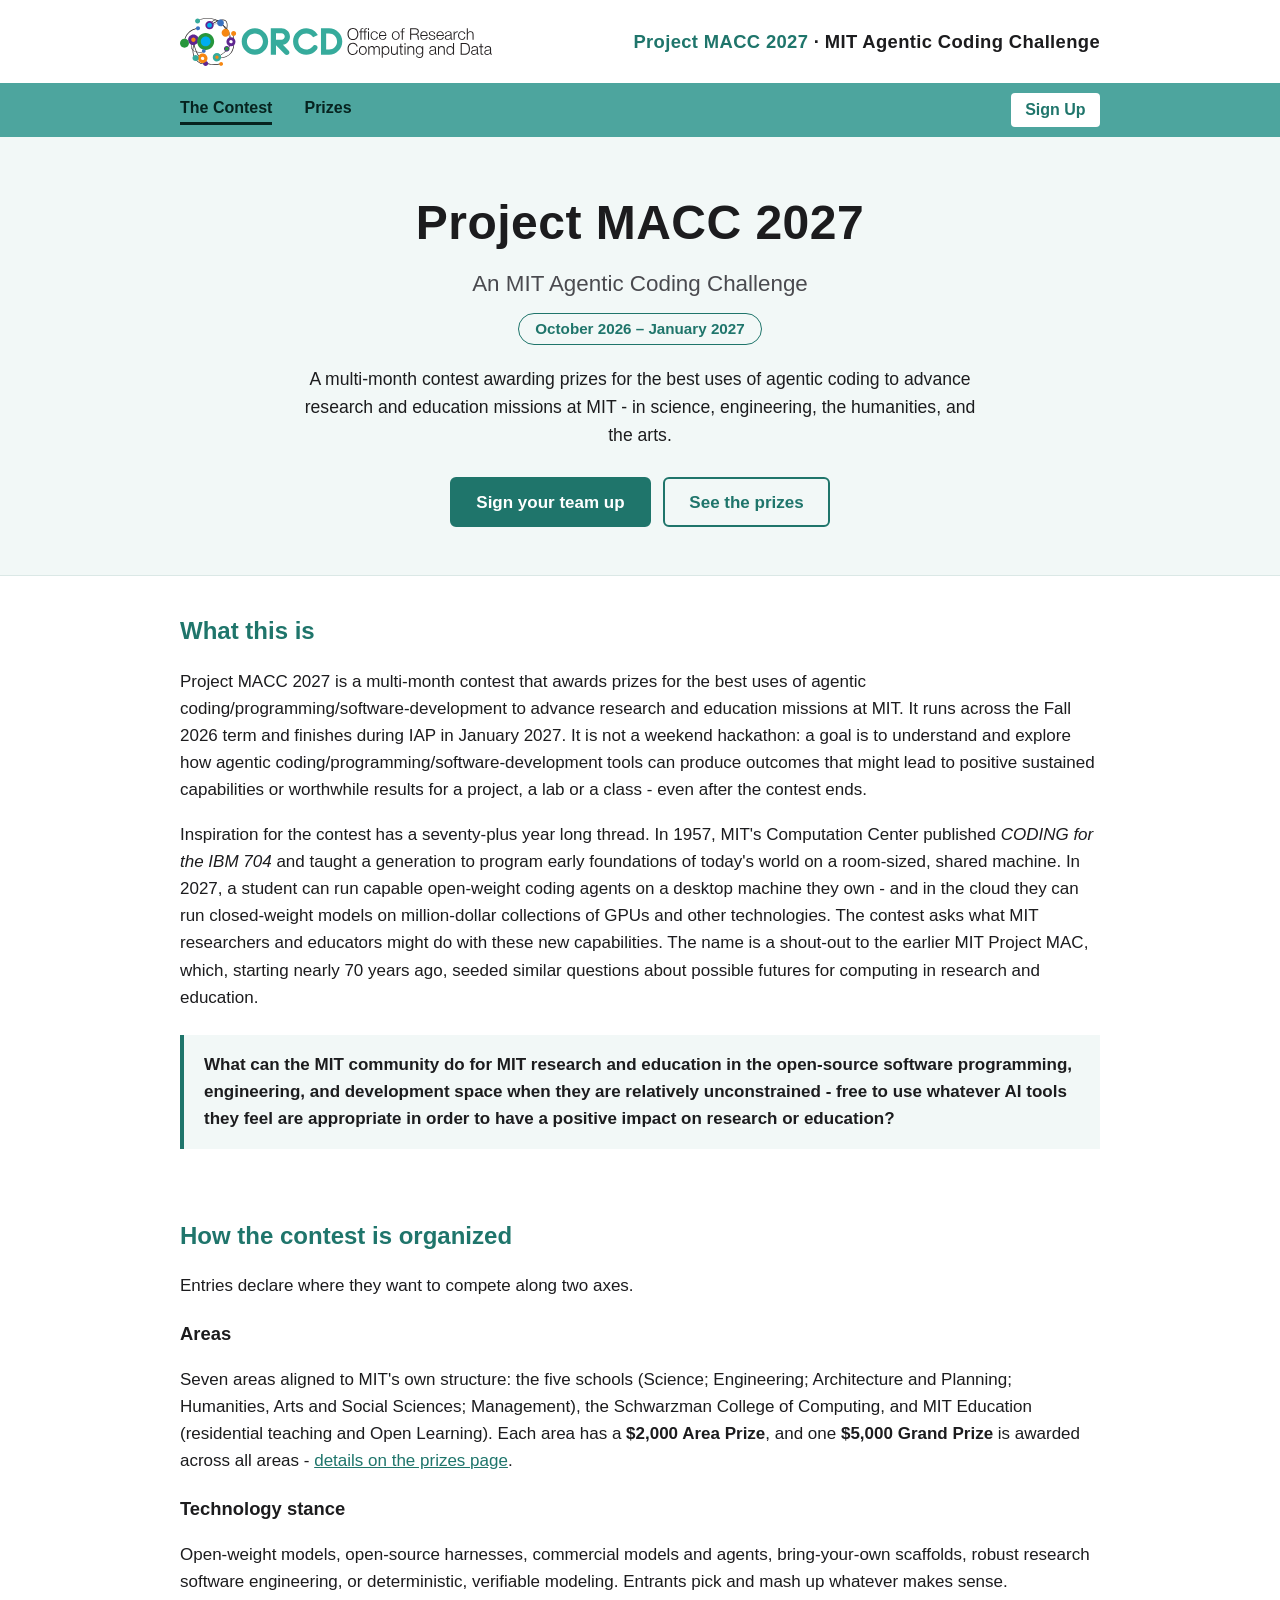
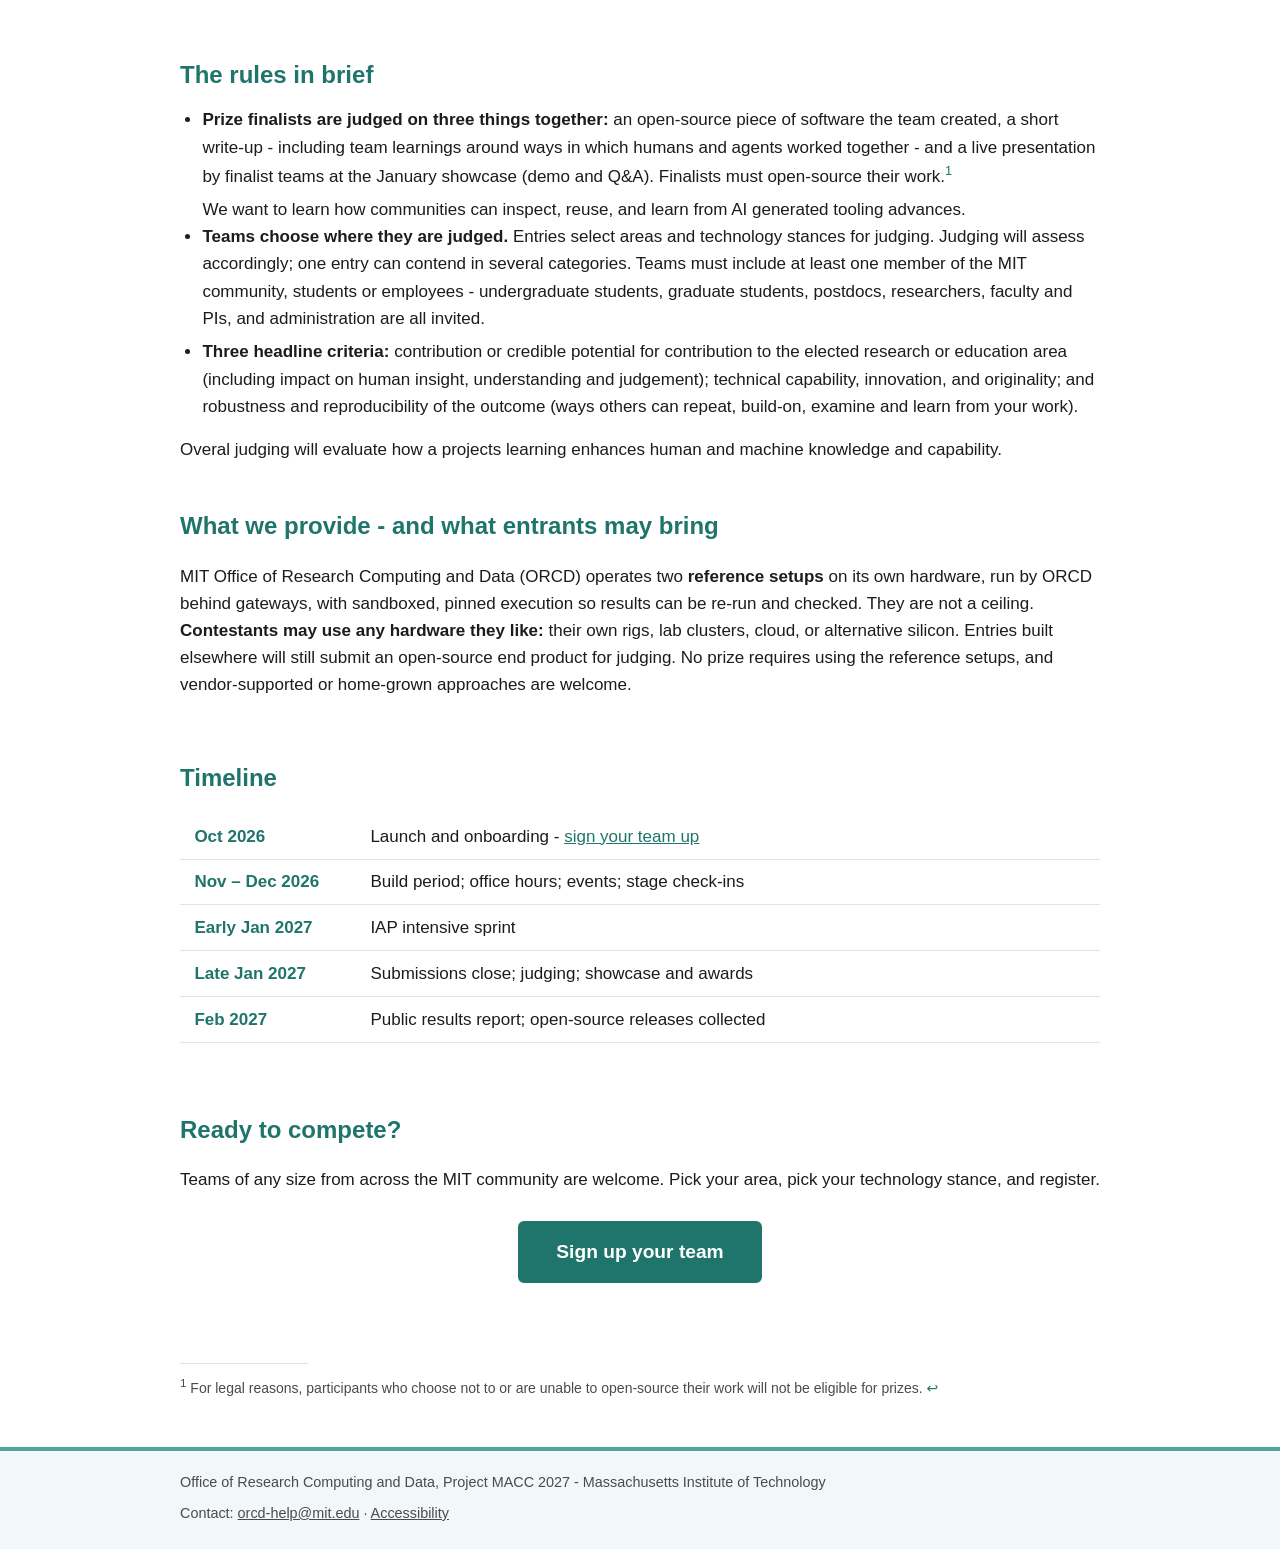
==== docs/index.html @ 4bf154bd "Humans, humans" ====
<!DOCTYPE html>
<html lang="en">
<head>
<meta charset="utf-8">
<meta name="viewport" content="width=device-width, initial-scale=1">
<title>Project MACC 2027 - MIT Agentic Coding Challenge</title>
<meta name="description" content="Project MACC 2027, an MIT Agentic Coding Challenge: a multi-month contest awarding prizes for the best uses of agentic coding to advance research and education missions at MIT. October 2026 – January 2027.">
<link rel="stylesheet" href="assets/style.css">
</head>
<body>

<header class="site-header">
  <div class="wrap masthead">
    <a class="logo" href="https://orcd.mit.edu/">
      <img src="assets/img/logo-orcd.svg" alt="ORCD - MIT Office of Research Computing and Data" height="48">
    </a>
    <a class="brand" href="index.html"><span class="macc">Project MACC 2027</span> · MIT Agentic Coding Challenge</a>
  </div>
  <nav class="site-nav">
    <div class="wrap">
      <a href="index.html" class="current">The Contest</a>
      <a href="prizes.html">Prizes</a>
      <a href="signup.html" class="nav-signup">Sign Up</a>
    </div>
  </nav>
</header>

<div class="hero">
  <div class="wrap">
    <h1>Project MACC 2027</h1>
    <p class="subtitle">An MIT Agentic Coding Challenge</p>
    <span class="dates">October 2026 – January 2027</span>
    <p class="lede">A multi-month contest awarding prizes for the best uses of
    agentic coding to advance research and education missions at MIT - in science,
    engineering, the humanities, and the arts.</p>
    <a class="btn btn-primary" href="signup.html">Sign your team up</a>
    <a class="btn btn-secondary" href="prizes.html">See the prizes</a>
  </div>
</div>

<main class="wrap">

<section id="what">
  <h2>What this is</h2>
  <p>Project MACC 2027 is a multi-month contest that awards prizes for the best uses
  of agentic coding/programming/software-development to advance research and education missions at
  MIT. It runs across the Fall 2026 term and finishes during IAP in January
  2027. It is not a weekend hackathon: a goal is to understand and explore how
  agentic coding/programming/software-development tools can produce outcomes
  that might lead to positive sustained capabilities or worthwhile results for
  a project, a lab or a class - even after the contest ends.</p>

  <p>Inspiration for the contest has a seventy-plus year long thread. In 1957,
  MIT's Computation Center published <em>CODING for the IBM&nbsp;704</em> and
  taught a generation to program early foundations of today's world on a
  room-sized, shared machine. In 2027, a student can run capable open-weight
  coding agents on a desktop machine they own - and in the cloud they can run
  closed-weight models on million-dollar collections of GPUs and other
  technologies. The contest asks what MIT researchers and educators might do
  with these new capabilities. The name is
  a shout-out to the earlier MIT Project MAC, which, starting nearly 70 years
  ago, seeded similar questions about possible futures for computing in
  research and education.</p>

  <div class="question">What can the MIT community do for MIT research and
  education in the open-source software programming, engineering, and
  development space when they are relatively unconstrained - free to use
  whatever AI tools they feel are appropriate in order to have a positive
  impact on research or education?</div>
</section>

<section id="organization">
  <h2>How the contest is organized</h2>
  <p>Entries declare where they want to compete along two axes.</p>

  <h3>Areas</h3>
  <p>Seven areas aligned to MIT's own structure: the five schools (Science;
  Engineering; Architecture and Planning; Humanities, Arts and Social
  Sciences; Management), the Schwarzman College of Computing, and MIT
  Education (residential teaching and Open Learning). Each area has a
  <strong>$2,000 Area Prize</strong>, and one <strong>$5,000 Grand
  Prize</strong> is awarded across all areas -
  <a href="prizes.html">details on the prizes page</a>.</p>

  <h3>Technology stance</h3>
  <p>Open-weight models, open-source harnesses, commercial models and agents,
  bring-your-own scaffolds, robust research software engineering, or
  deterministic, verifiable modeling. Entrants pick and mash up whatever makes
  sense.</p>
</section>

<section id="rules">
  <h2>The rules in brief</h2>
  <ul class="tight">
    <li><strong>Prize finalists are judged on three things together:</strong>
    an open-source piece of software the team created, a short write-up - including team learnings around
    ways in which humans and agents worked together - and a
    live presentation by finalist teams at the January showcase (demo and
    Q&amp;A). Finalists must open-source their
    work.<a class="fn-ref" id="fnref1" href="#fn1"><sup>1</sup></a></li> We want to learn
    how communities can inspect, reuse, and learn from AI generated tooling advances.
    <li><strong>Teams choose where they are judged.</strong> Entries select areas
    and technology stances for judging. Judging will assess accordingly;
    one entry can contend in several categories. Teams must include at least
    one member of the MIT community, students or employees - undergraduate
    students, graduate students, postdocs, researchers, faculty and PIs, and
    administration are all invited.</li>
    <li><strong>Three headline criteria:</strong> contribution or credible
    potential for contribution to the elected research or education area (including impact
    on human insight, understanding and judgement);
    technical capability, innovation, and originality; and robustness and
    reproducibility of the outcome (ways others can repeat, build-on, examine and learn from your work).</li>
  </ul>
  Overal judging will evaluate how a projects learning enhances human and machine knowledge and capability.
</section>

<section id="resources">
  <h2>What we provide - and what entrants may bring</h2>
  <p>MIT Office of Research Computing and Data (ORCD) operates two
  <strong>reference setups</strong> on its own hardware, run by ORCD behind
  gateways, with sandboxed, pinned execution so results can be re-run and
  checked. They are not a ceiling. <strong>Contestants may use any hardware
  they like:</strong> their own rigs, lab clusters, cloud, or alternative
  silicon. Entries built elsewhere will still submit an open-source end
  product for judging. No prize requires using the reference setups, and
  vendor-supported or home-grown approaches are welcome.</p>
</section>

<section id="timeline">
  <h2>Timeline</h2>
  <table class="timeline">
    <tbody>
      <tr><th>Oct 2026</th><td>Launch and onboarding - <a href="signup.html">sign your team up</a></td></tr>
      <tr><th>Nov – Dec 2026</th><td>Build period; office hours; events; stage check-ins</td></tr>
      <tr><th>Early Jan 2027</th><td>IAP intensive sprint</td></tr>
      <tr><th>Late Jan 2027</th><td>Submissions close; judging; showcase and awards</td></tr>
      <tr><th>Feb 2027</th><td>Public results report; open-source releases collected</td></tr>
    </tbody>
  </table>
</section>

<section id="join">
  <h2>Ready to compete?</h2>
  <p>Teams of any size from across the MIT community are welcome. Pick your
  area, pick your technology stance, and register.</p>
  <p style="text-align:center; margin: 1.5rem 0;">
    <a class="btn btn-primary btn-big" href="signup.html">Sign up your team</a>
  </p>
</section>

<div class="footnotes">
  <hr>
  <p id="fn1"><sup>1</sup> For legal reasons, participants who choose not to
  or are unable to open-source their work will not be eligible for prizes.
  <a href="#fnref1" class="fn-back" aria-label="Back to text">&#8617;</a></p>
</div>

</main>

<footer class="site-footer">
  <div class="wrap">
    <span>Office of Research Computing and Data, Project MACC 2027 - Massachusetts Institute of Technology</span>
    <span>Contact: <a href="mailto:orcd-help@mit.edu">orcd-help@mit.edu</a> · <a href="https://accessibility.mit.edu/">Accessibility</a></span>
  </div>
</footer>

</body>
</html>
---- docs/assets/style.css ----
/* Project MACC — stand-alone site styles */

:root {
  /* ORCD brand: logo teal #36ab9c, nav-band teal #4da59e; --accent is a
     darkened teal so small text and links keep readable contrast on white. */
  --orcd-teal: #36ab9c;
  --orcd-band: #4da59e;
  --accent: #1f756b;
  --accent-dark: #175c54;
  --ink: #1c1c1e;
  --ink-soft: #4a4a4f;
  --paper: #ffffff;
  --paper-tint: #f2f8f7;
  --rule: #dbe8e6;
  --max-width: 60rem;
}

* { box-sizing: border-box; }

html { scroll-behavior: smooth; }

body {
  margin: 0;
  font-family: "Helvetica Neue", Helvetica, Arial, system-ui, sans-serif;
  font-size: 1.0625rem;
  line-height: 1.6;
  color: var(--ink);
  background: var(--paper);
}

a { color: var(--accent); }
a:hover { color: var(--accent-dark); }

.wrap {
  max-width: var(--max-width);
  margin: 0 auto;
  padding: 0 1.25rem;
}

/* Header / nav */

.site-header {
  background: var(--paper);
}

.masthead {
  display: flex;
  flex-wrap: wrap;
  align-items: center;
  justify-content: space-between;
  gap: 0.75rem 1.5rem;
  padding-top: 1.1rem;
  padding-bottom: 1.1rem;
}

.masthead .logo img {
  display: block;
  height: 48px;
  width: auto;
}

.brand {
  font-weight: 700;
  font-size: 1.15rem;
  letter-spacing: 0.02em;
  text-decoration: none;
  color: var(--ink);
  white-space: nowrap;
}

.brand .macc { color: var(--accent); }

nav.site-nav {
  background: var(--orcd-band);
}

nav.site-nav .wrap {
  display: flex;
  flex-wrap: wrap;
  align-items: center;
  gap: 0.4rem 2rem;
  padding-top: 0.6rem;
  padding-bottom: 0.6rem;
}

nav.site-nav a {
  text-decoration: none;
  color: #06231f;
  font-weight: 700;
  font-size: 1rem;
  padding-bottom: 2px;
  border-bottom: 3px solid transparent;
}

nav.site-nav a:hover { color: #fff; }

nav.site-nav a.current { border-bottom-color: #06231f; }

nav.site-nav a.nav-signup {
  margin-left: auto;
  background: #fff;
  color: var(--accent);
  padding: 0.25rem 0.9rem 0.3rem;
  border-radius: 4px;
  border-bottom: none;
}

nav.site-nav a.nav-signup:hover { color: var(--accent-dark); }

/* Hero */

.hero {
  background: var(--paper-tint);
  border-bottom: 1px solid var(--rule);
  padding: 3rem 0 2.75rem;
  text-align: center;
}

.hero h1 {
  margin: 0 0 0.25rem;
  font-size: clamp(2rem, 5vw, 3rem);
  letter-spacing: 0.01em;
}

.hero .subtitle {
  font-size: clamp(1.1rem, 2.5vw, 1.4rem);
  color: var(--ink-soft);
  margin: 0 0 0.75rem;
}

.hero .dates {
  display: inline-block;
  font-size: 0.95rem;
  font-weight: 600;
  color: var(--accent);
  border: 1px solid var(--accent);
  border-radius: 999px;
  padding: 0.15rem 1rem;
  margin-bottom: 1.25rem;
}

.hero .lede {
  max-width: 42rem;
  margin: 0 auto 1.5rem;
  font-size: 1.1rem;
}

/* Buttons */

.btn {
  display: inline-block;
  text-decoration: none;
  font-weight: 600;
  padding: 0.6rem 1.5rem;
  border-radius: 6px;
  margin: 0.25rem;
}

.btn-primary {
  background: var(--accent);
  color: #fff;
  border: 2px solid var(--accent);
}

.btn-primary:hover { background: var(--accent-dark); border-color: var(--accent-dark); color: #fff; }

.btn-secondary {
  background: transparent;
  color: var(--accent);
  border: 2px solid var(--accent);
}

.btn-secondary:hover { color: var(--accent-dark); border-color: var(--accent-dark); }

.btn-big { font-size: 1.2rem; padding: 0.85rem 2.25rem; }

/* Sections */

main section { padding: 2.25rem 0 0.5rem; }

main h2 {
  color: var(--accent);
  font-size: 1.5rem;
  margin: 0 0 0.75rem;
}

main h3 { font-size: 1.15rem; margin: 1.25rem 0 0.4rem; }

.question {
  border-left: 4px solid var(--accent);
  background: var(--paper-tint);
  padding: 1rem 1.25rem;
  margin: 1.5rem 0;
  font-weight: 600;
}

/* Prize cards */

.prize-grand {
  border: 2px solid var(--accent);
  border-radius: 10px;
  background: var(--paper-tint);
  padding: 1.75rem 1.75rem 1.5rem;
  margin: 1.5rem 0 2rem;
  text-align: center;
}

.prize-grand .amount,
.prize-card .amount {
  display: block;
  font-size: 2.4rem;
  font-weight: 700;
  color: var(--accent);
  line-height: 1.15;
}

.prize-card .amount { font-size: 1.6rem; }

.prize-grid {
  display: grid;
  grid-template-columns: repeat(auto-fit, minmax(15rem, 1fr));
  gap: 1rem;
  margin: 1.25rem 0 1.5rem;
}

.prize-card {
  border: 1px solid var(--rule);
  border-top: 4px solid var(--accent);
  border-radius: 8px;
  padding: 1rem 1.15rem 1.1rem;
  background: var(--paper);
}

.prize-card h3 { margin: 0 0 0.35rem; font-size: 1.05rem; }
.prize-card p { margin: 0.35rem 0 0; font-size: 0.95rem; color: var(--ink-soft); }

/* Timeline table */

table.timeline {
  width: 100%;
  border-collapse: collapse;
  margin: 1rem 0 1.5rem;
}

table.timeline th,
table.timeline td {
  text-align: left;
  padding: 0.55rem 0.9rem;
  border-bottom: 1px solid var(--rule);
  vertical-align: top;
}

table.timeline th {
  white-space: nowrap;
  color: var(--accent);
  font-weight: 700;
  width: 11rem;
}

/* Signup page */

.signup-cta {
  text-align: center;
  background: var(--paper-tint);
  border: 1px solid var(--rule);
  border-radius: 10px;
  padding: 2.25rem 1.5rem;
  margin: 2rem 0;
}

.signup-cta p.small { font-size: 0.9rem; color: var(--ink-soft); margin-top: 1rem; }

/* Footnotes */

a.fn-ref { text-decoration: none; }
a.fn-ref sup { font-size: 0.75em; }

.footnotes {
  margin-top: 2.75rem;
  font-size: 0.875rem;
  color: var(--ink-soft);
}

.footnotes hr {
  border: none;
  border-top: 1px solid var(--rule);
  width: 8rem;
  margin: 0 0 0.6rem;
}

.footnotes p { margin: 0.25rem 0; }

.footnotes .fn-back { text-decoration: none; }

/* Footer */

.site-footer {
  margin-top: 3rem;
  border-top: 4px solid var(--orcd-band);
  background: var(--paper-tint);
  font-size: 0.9rem;
  color: var(--ink-soft);
}

.site-footer .wrap {
  display: flex;
  flex-wrap: wrap;
  justify-content: space-between;
  gap: 0.5rem 1.5rem;
  padding-top: 1.25rem;
  padding-bottom: 1.5rem;
}

.site-footer a { color: var(--ink-soft); }

ul.tight { margin: 0.5rem 0 1rem; padding-left: 1.4rem; }
ul.tight li { margin-bottom: 0.4rem; }

@media (max-width: 40rem) {
  .masthead { flex-direction: column; align-items: flex-start; }
  table.timeline th { width: auto; }
}
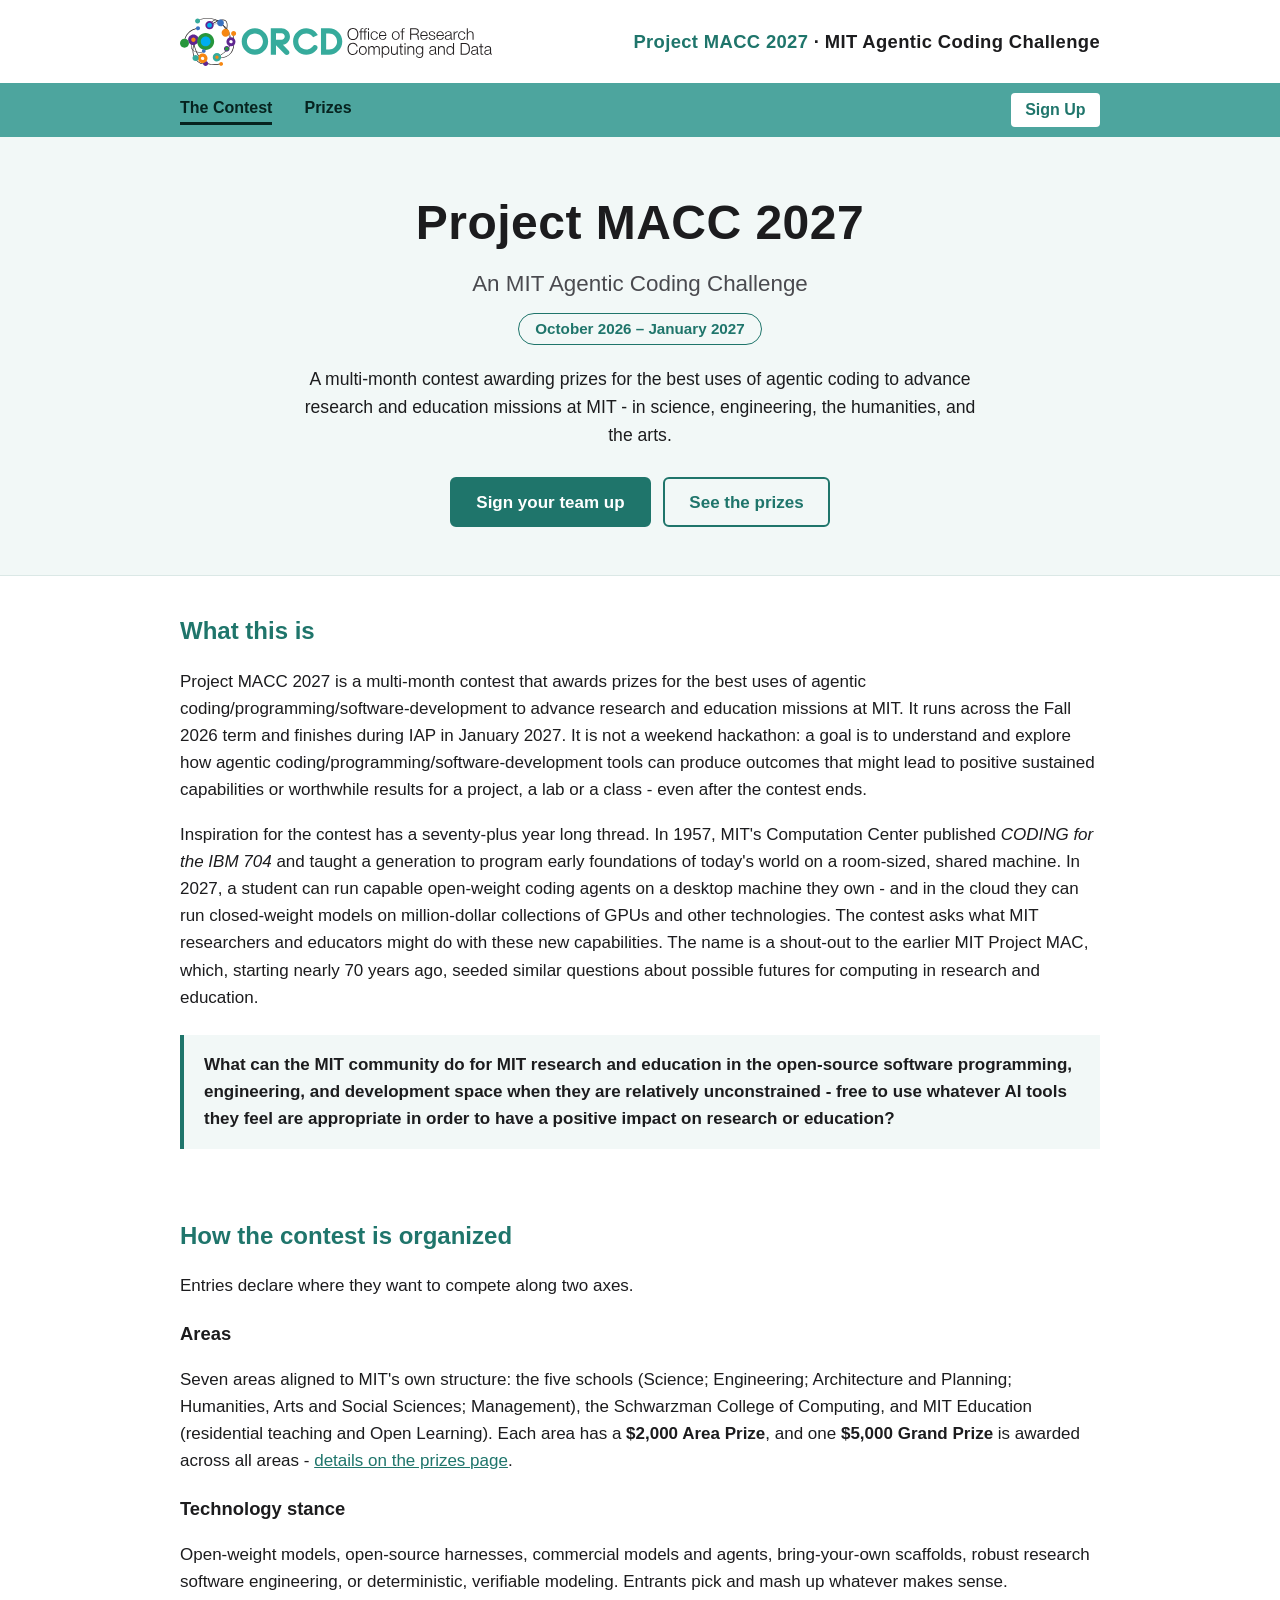
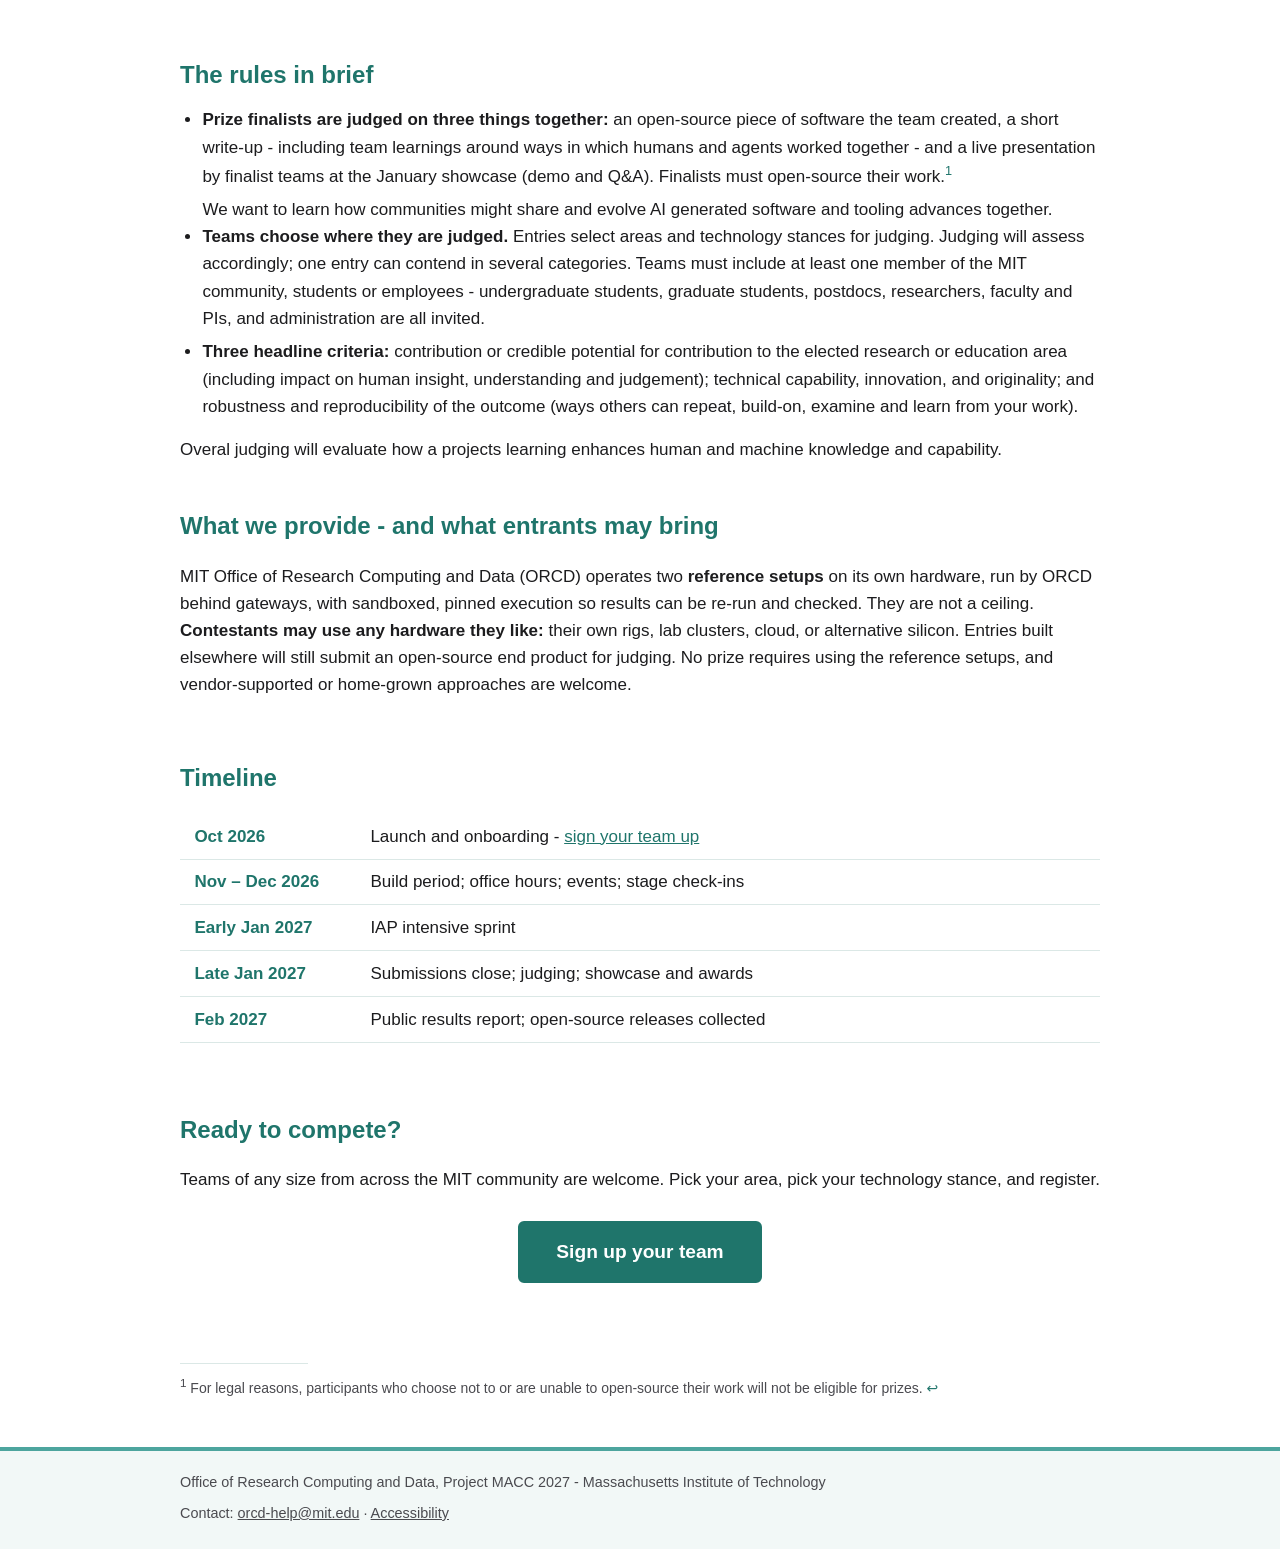
==== commit 9941c11d: "Humans, humans" ====
--- a/docs/index.html
+++ b/docs/index.html
@@ -98,7 +98,7 @@
     live presentation by finalist teams at the January showcase (demo and
     Q&amp;A). Finalists must open-source their
     work.<a class="fn-ref" id="fnref1" href="#fn1"><sup>1</sup></a></li> We want to learn
-    how communities can inspect, reuse, and learn from AI generated tooling advances.
+    how communities might share and evolve AI generated software and tooling advances together.
     <li><strong>Teams choose where they are judged.</strong> Entries select areas
     and technology stances for judging. Judging will assess accordingly;
     one entry can contend in several categories. Teams must include at least
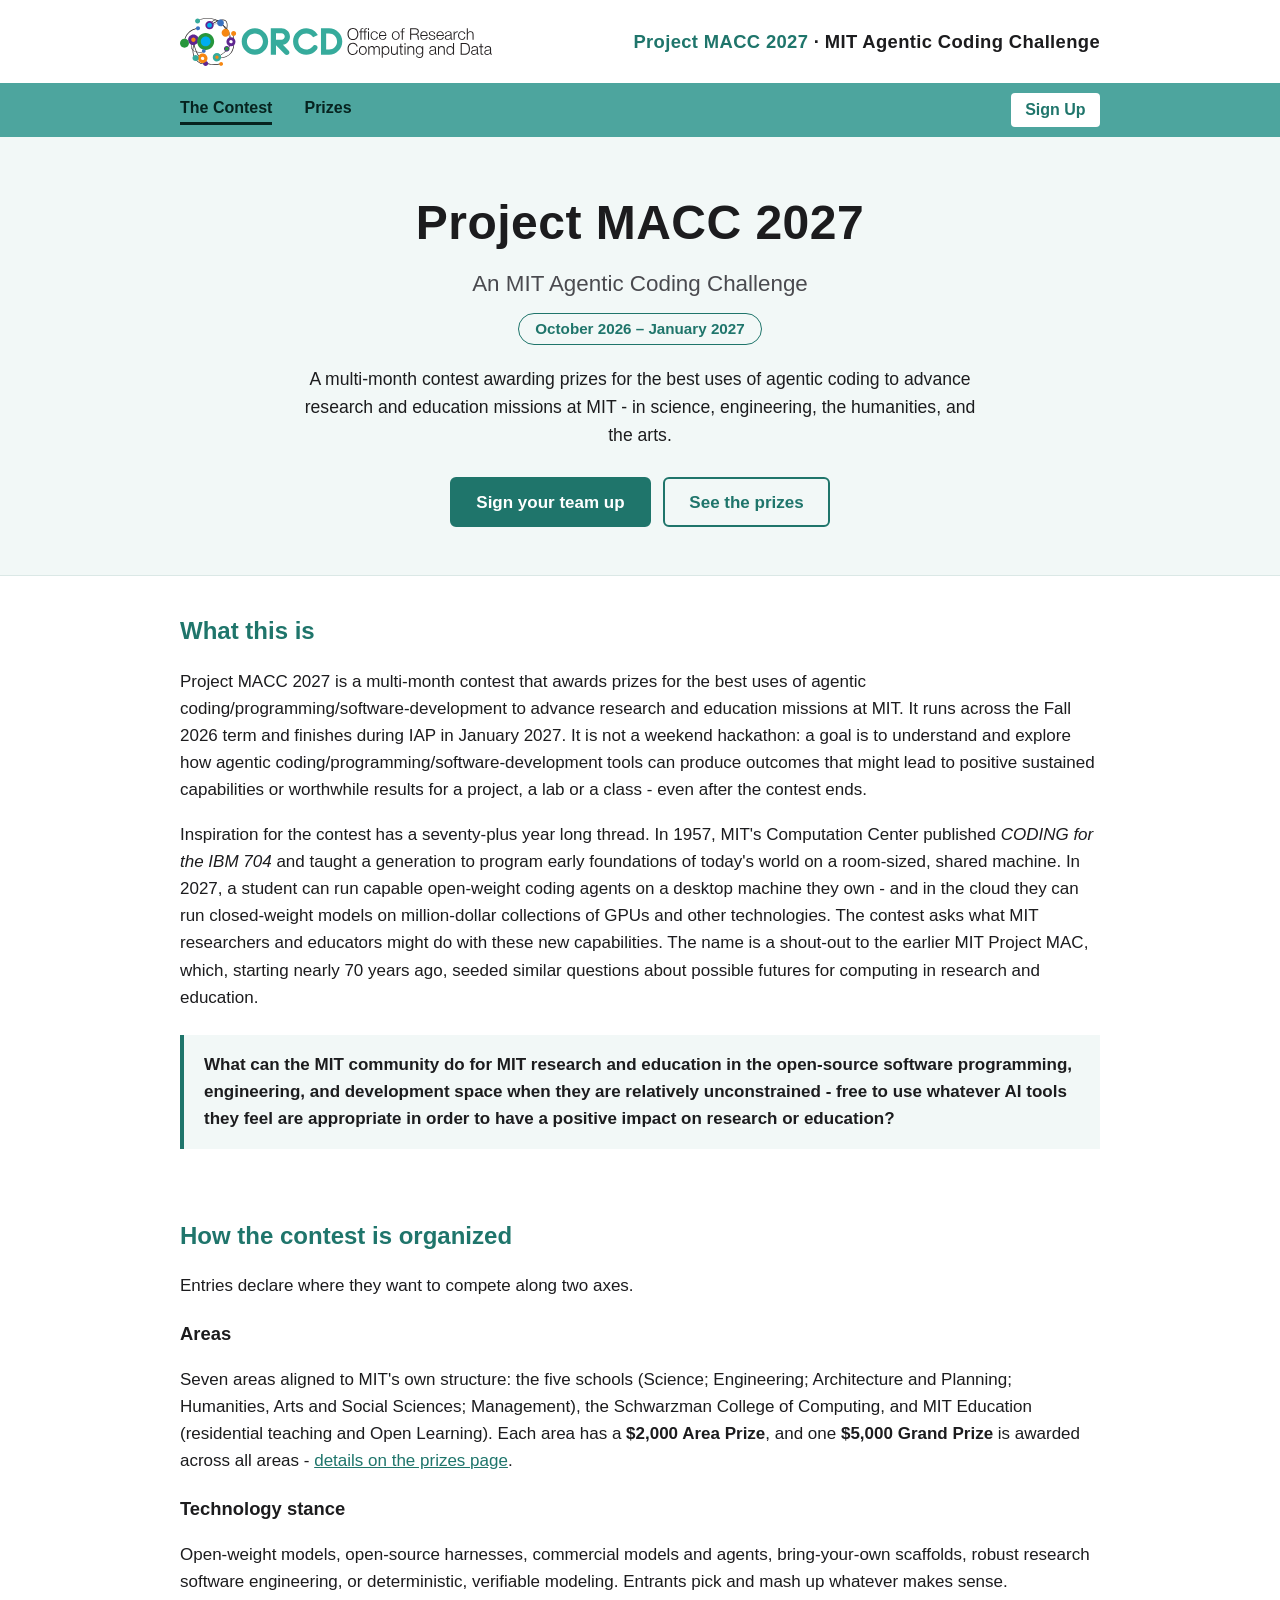
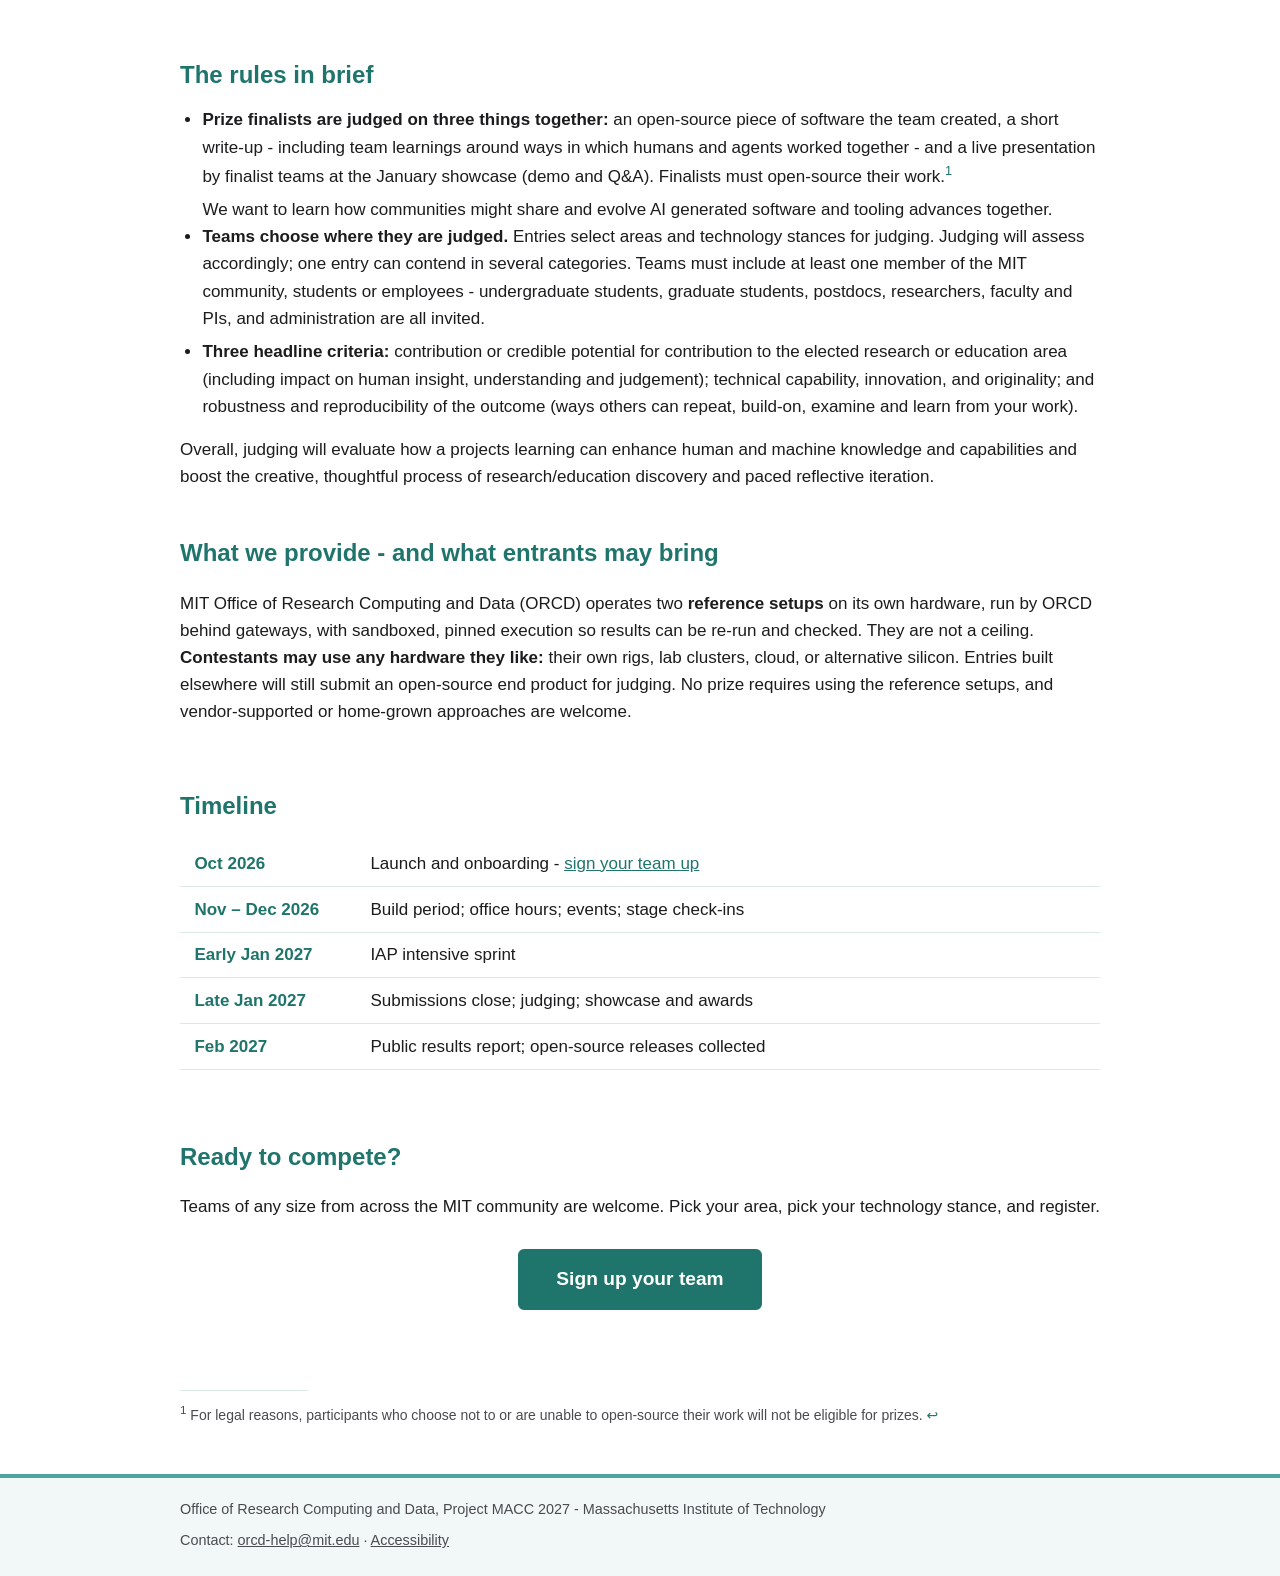
==== commit a23415ad: "Humans, humans" ====
--- a/docs/index.html
+++ b/docs/index.html
@@ -111,7 +111,8 @@
     technical capability, innovation, and originality; and robustness and
     reproducibility of the outcome (ways others can repeat, build-on, examine and learn from your work).</li>
   </ul>
-  Overal judging will evaluate how a projects learning enhances human and machine knowledge and capability.
+  Overall, judging will evaluate how a projects learning can enhance human and machine knowledge and capabilities
+  and boost the creative, thoughtful process of research/education discovery and paced reflective iteration.
 </section>
 
 <section id="resources">
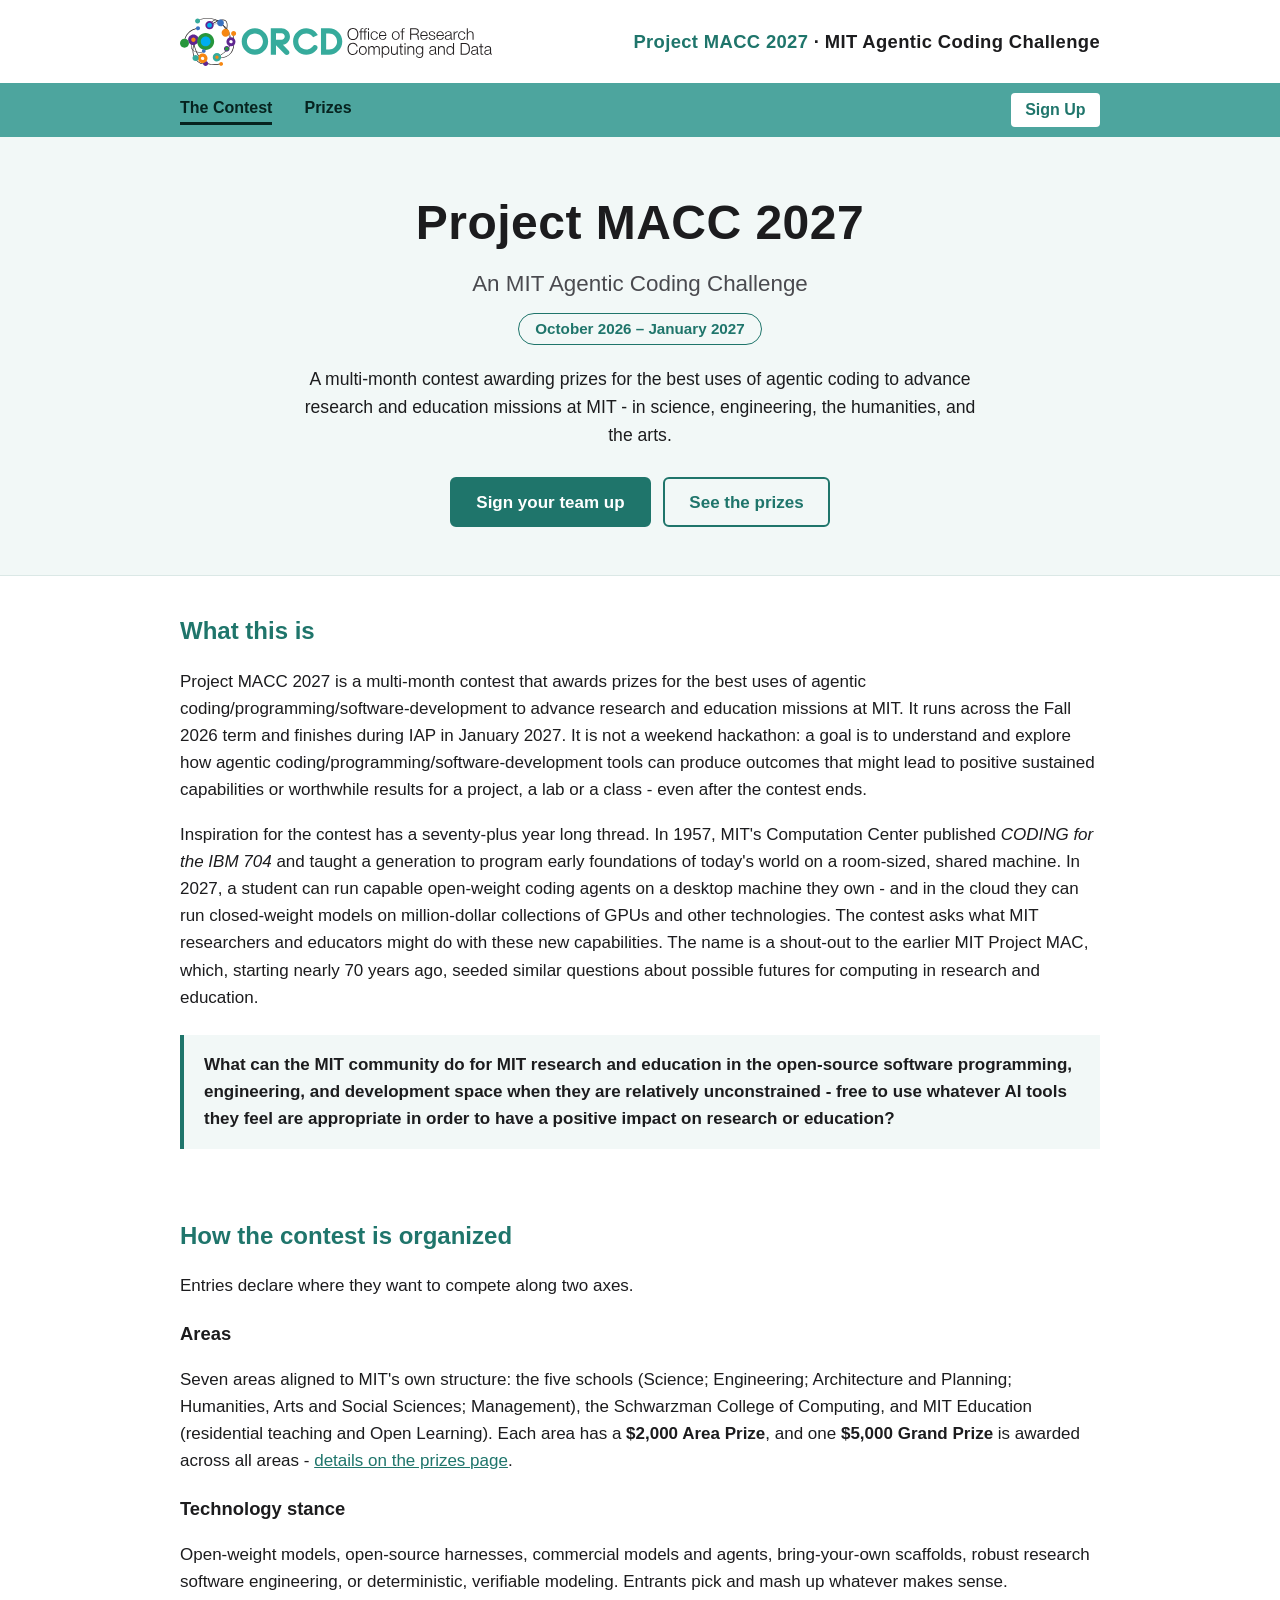
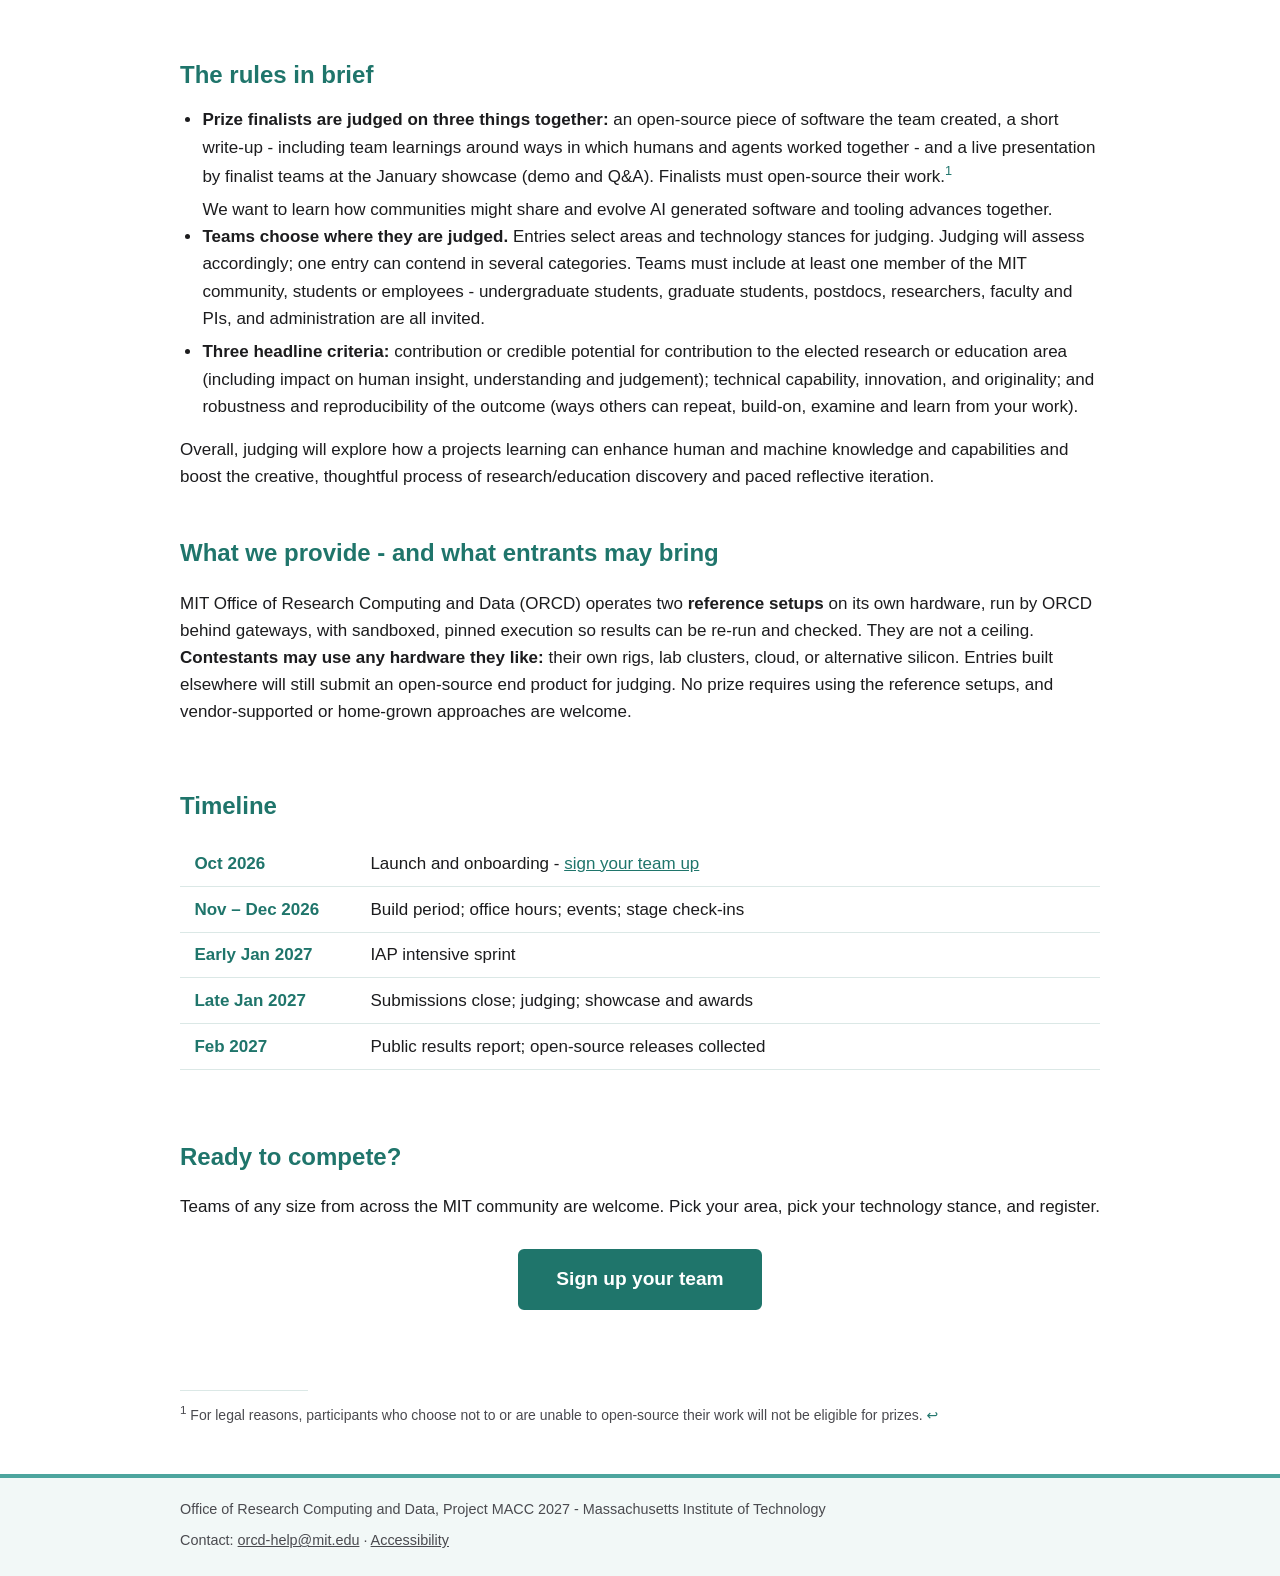
==== commit b56290e2: "Humans, humans" ====
--- a/docs/index.html
+++ b/docs/index.html
@@ -111,7 +111,7 @@
     technical capability, innovation, and originality; and robustness and
     reproducibility of the outcome (ways others can repeat, build-on, examine and learn from your work).</li>
   </ul>
-  Overall, judging will evaluate how a projects learning can enhance human and machine knowledge and capabilities
+  Overall, judging will explore how a projects learning can enhance human and machine knowledge and capabilities
   and boost the creative, thoughtful process of research/education discovery and paced reflective iteration.
 </section>
 
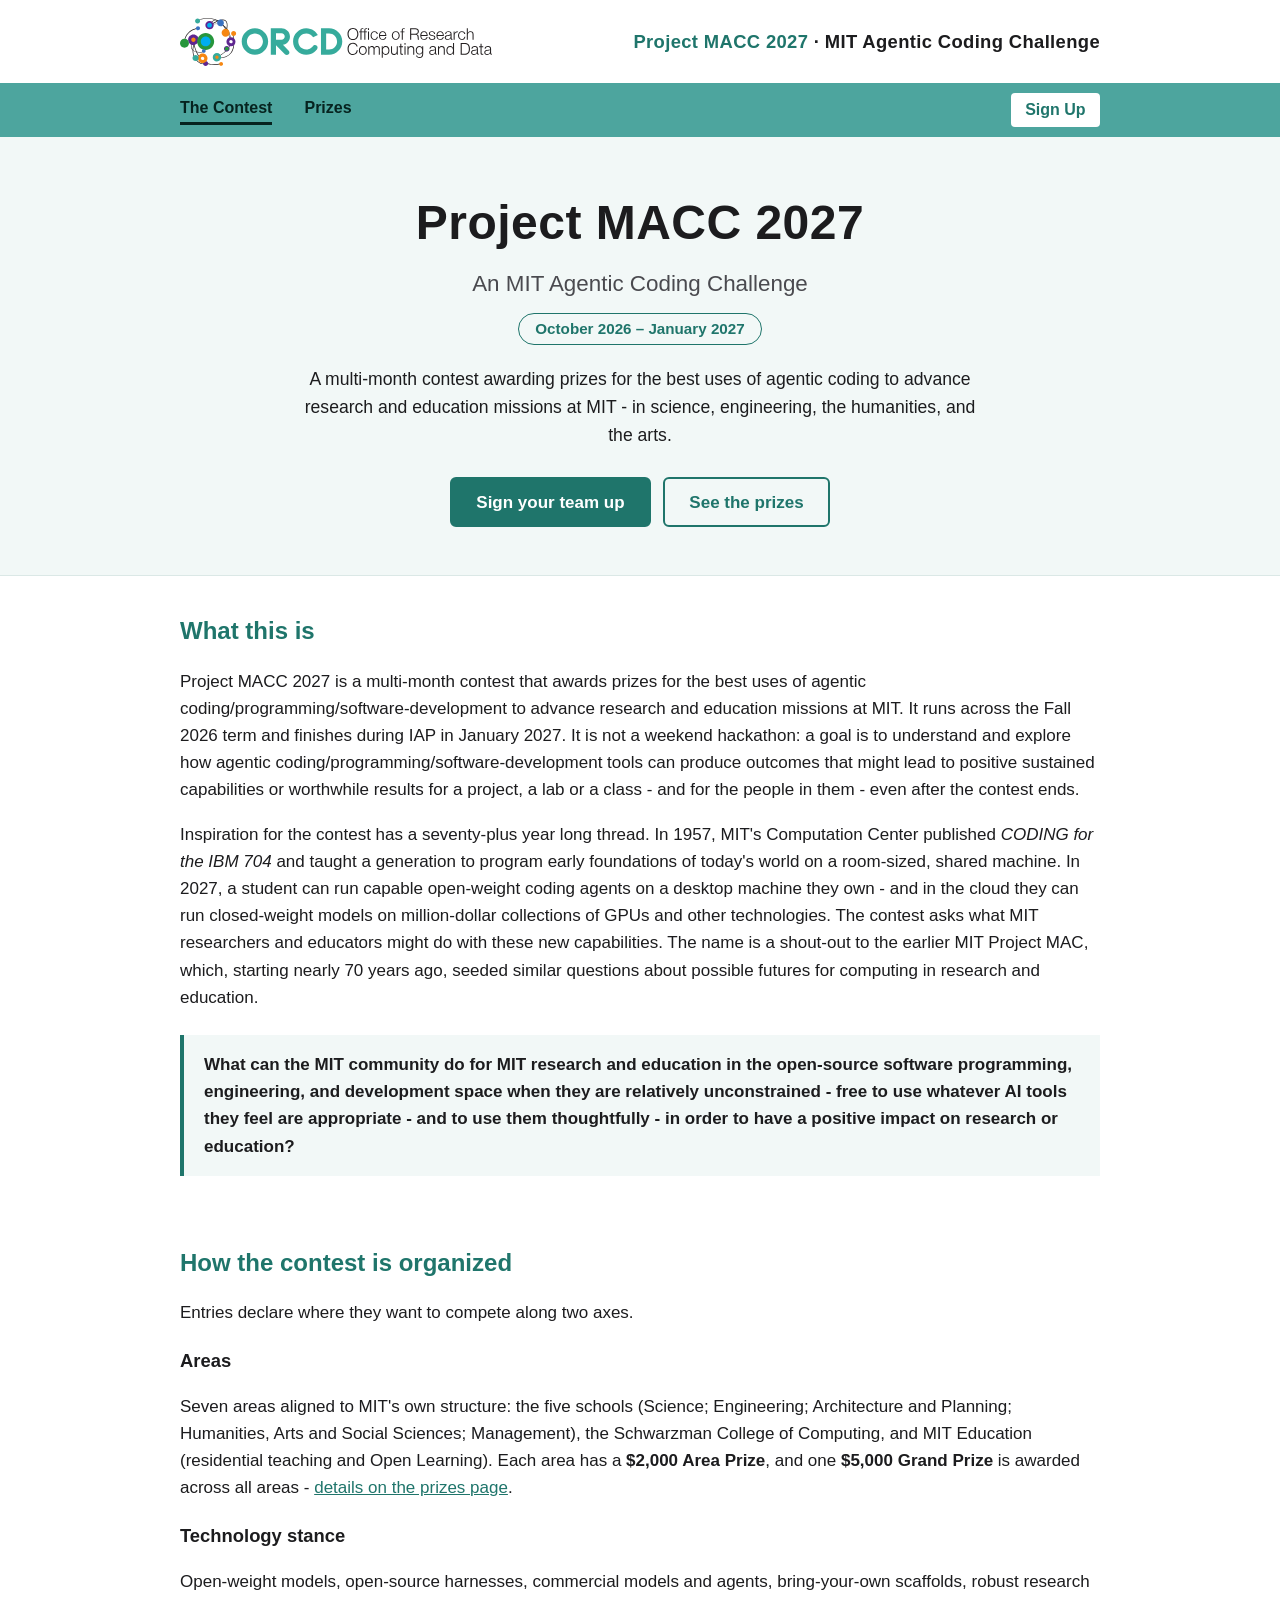
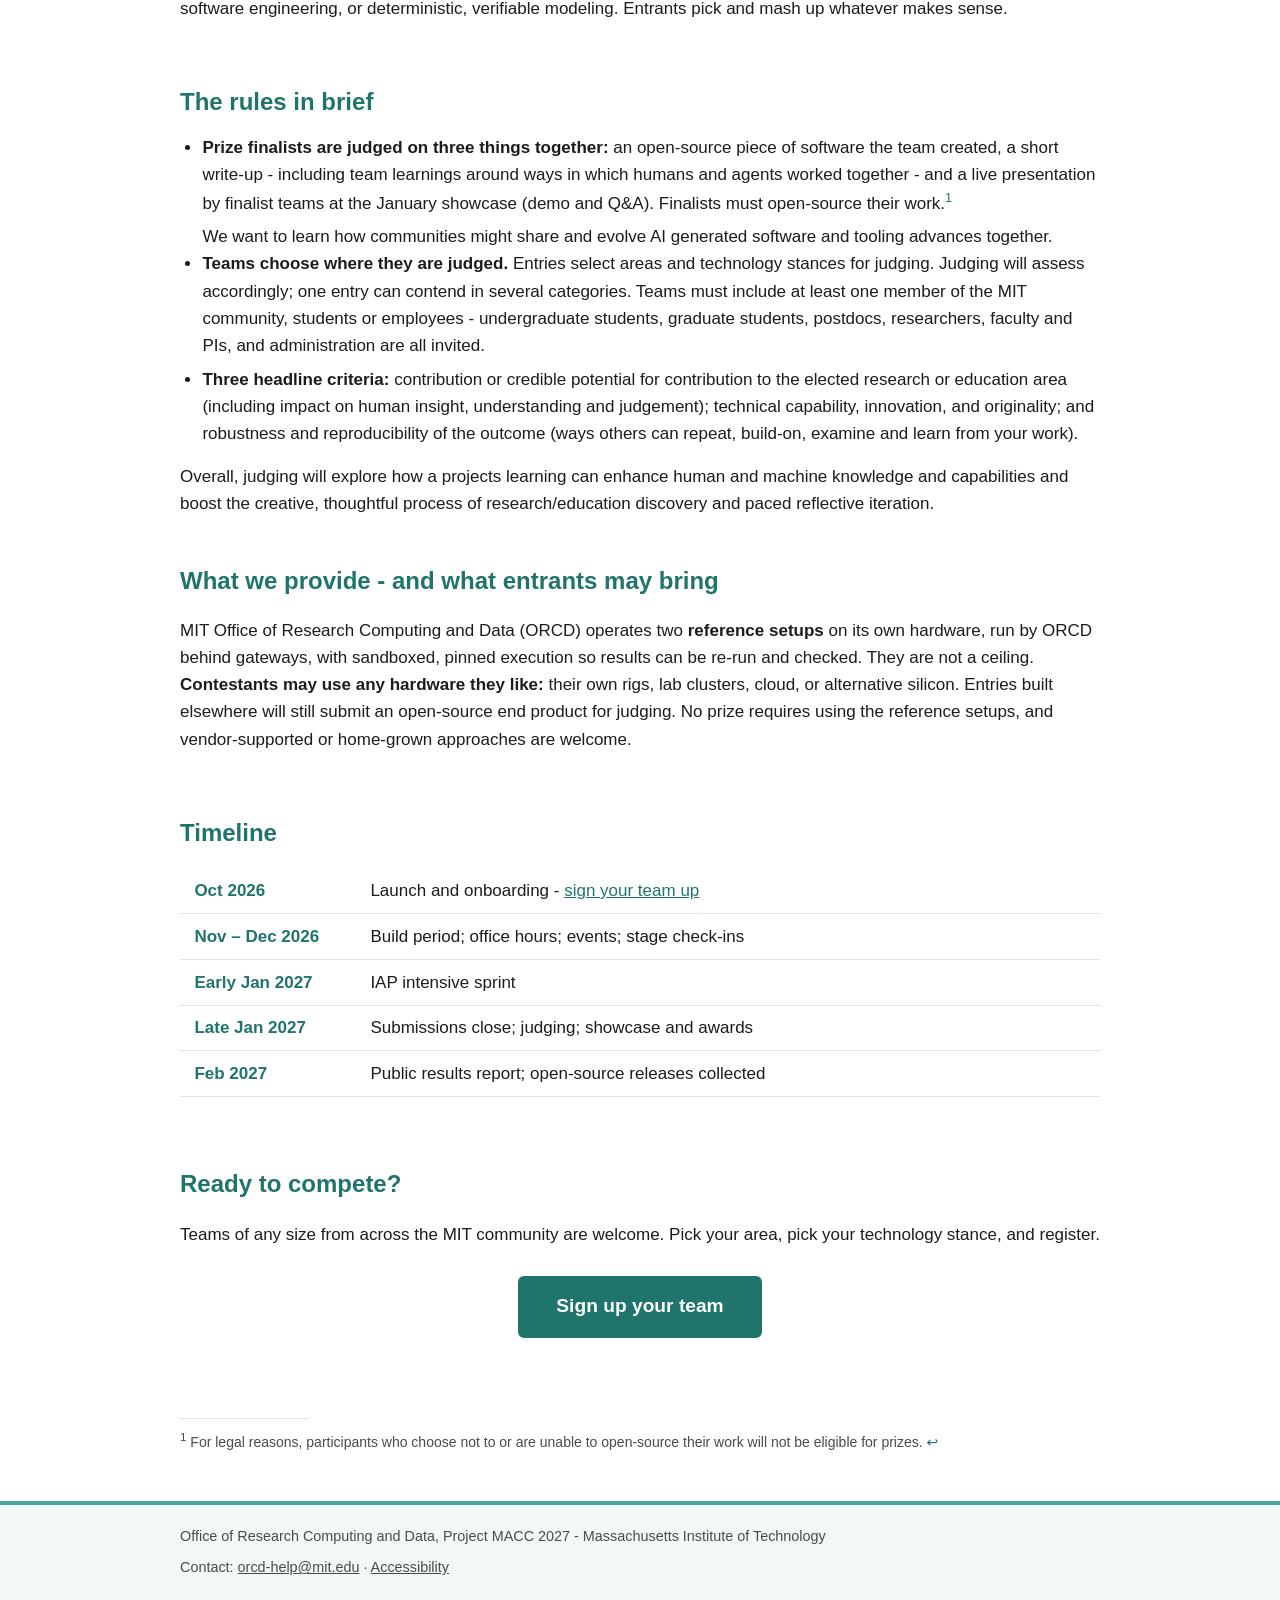
==== commit b95b06b4: "Humans, humans" ====
--- a/docs/index.html
+++ b/docs/index.html
@@ -48,7 +48,7 @@
   2027. It is not a weekend hackathon: a goal is to understand and explore how
   agentic coding/programming/software-development tools can produce outcomes
   that might lead to positive sustained capabilities or worthwhile results for
-  a project, a lab or a class - even after the contest ends.</p>
+  a project, a lab or a class - and for the people in them - even after the contest ends.</p>
 
   <p>Inspiration for the contest has a seventy-plus year long thread. In 1957,
   MIT's Computation Center published <em>CODING for the IBM&nbsp;704</em> and
@@ -65,7 +65,7 @@
   <div class="question">What can the MIT community do for MIT research and
   education in the open-source software programming, engineering, and
   development space when they are relatively unconstrained - free to use
-  whatever AI tools they feel are appropriate in order to have a positive
+  whatever AI tools they feel are appropriate - and to use them thoughtfully - in order to have a positive
   impact on research or education?</div>
 </section>
 
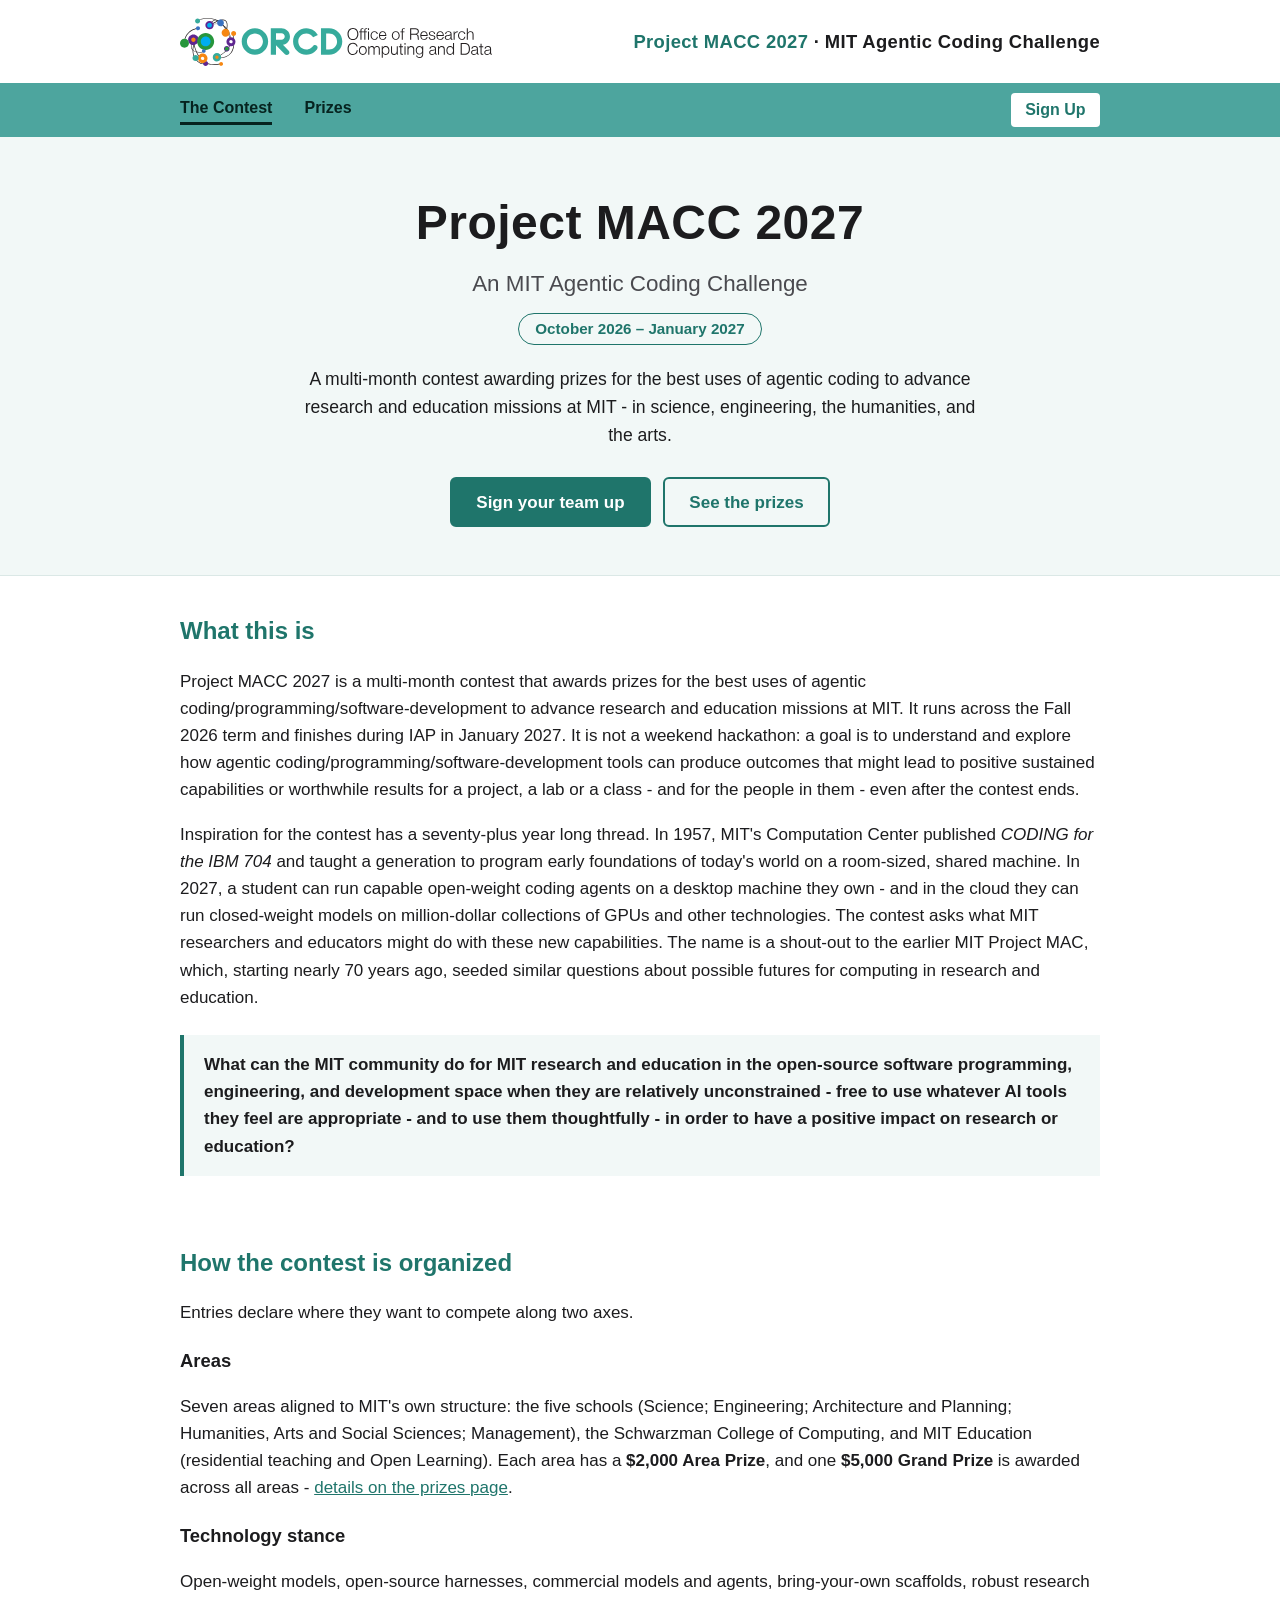
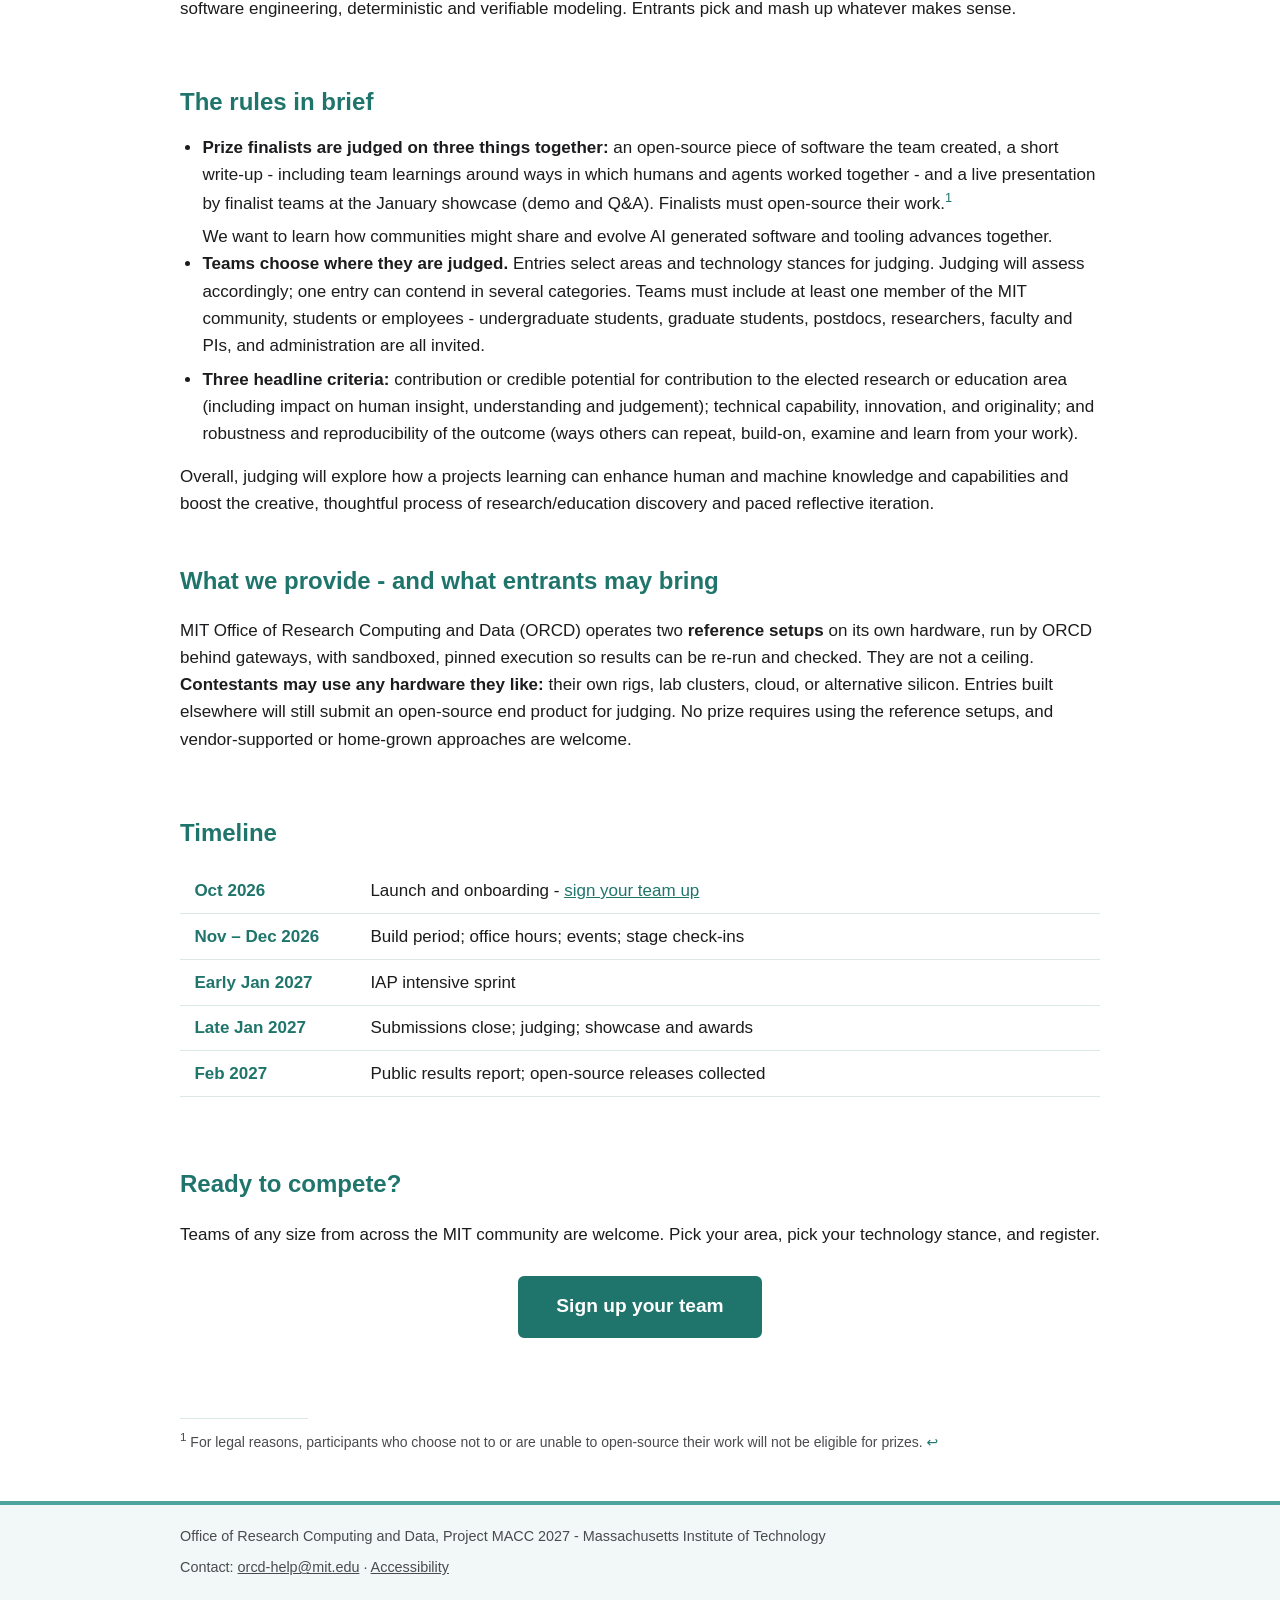
==== commit b025ec14: "Humans, humans" ====
--- a/docs/index.html
+++ b/docs/index.html
@@ -84,8 +84,8 @@
 
   <h3>Technology stance</h3>
   <p>Open-weight models, open-source harnesses, commercial models and agents,
-  bring-your-own scaffolds, robust research software engineering, or
-  deterministic, verifiable modeling. Entrants pick and mash up whatever makes
+  bring-your-own scaffolds, robust research software engineering,
+  deterministic and verifiable modeling. Entrants pick and mash up whatever makes
   sense.</p>
 </section>
 
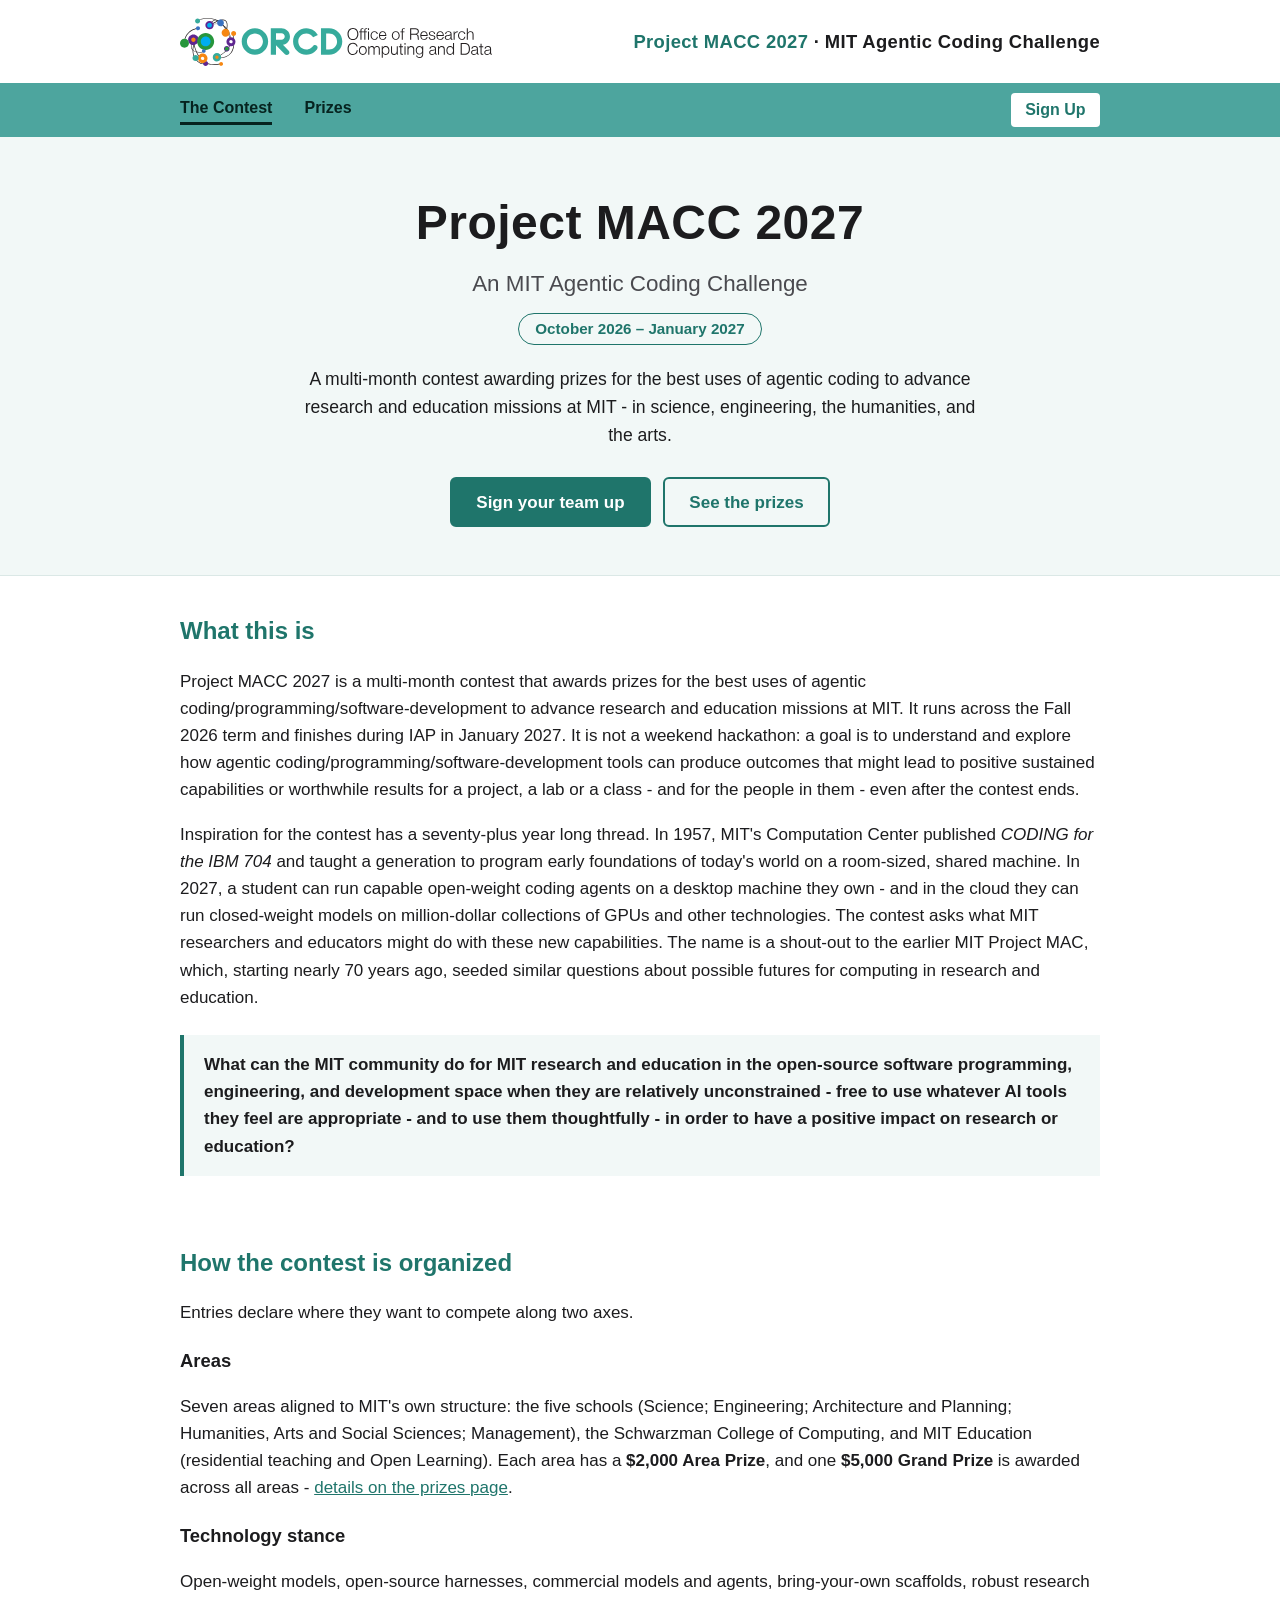
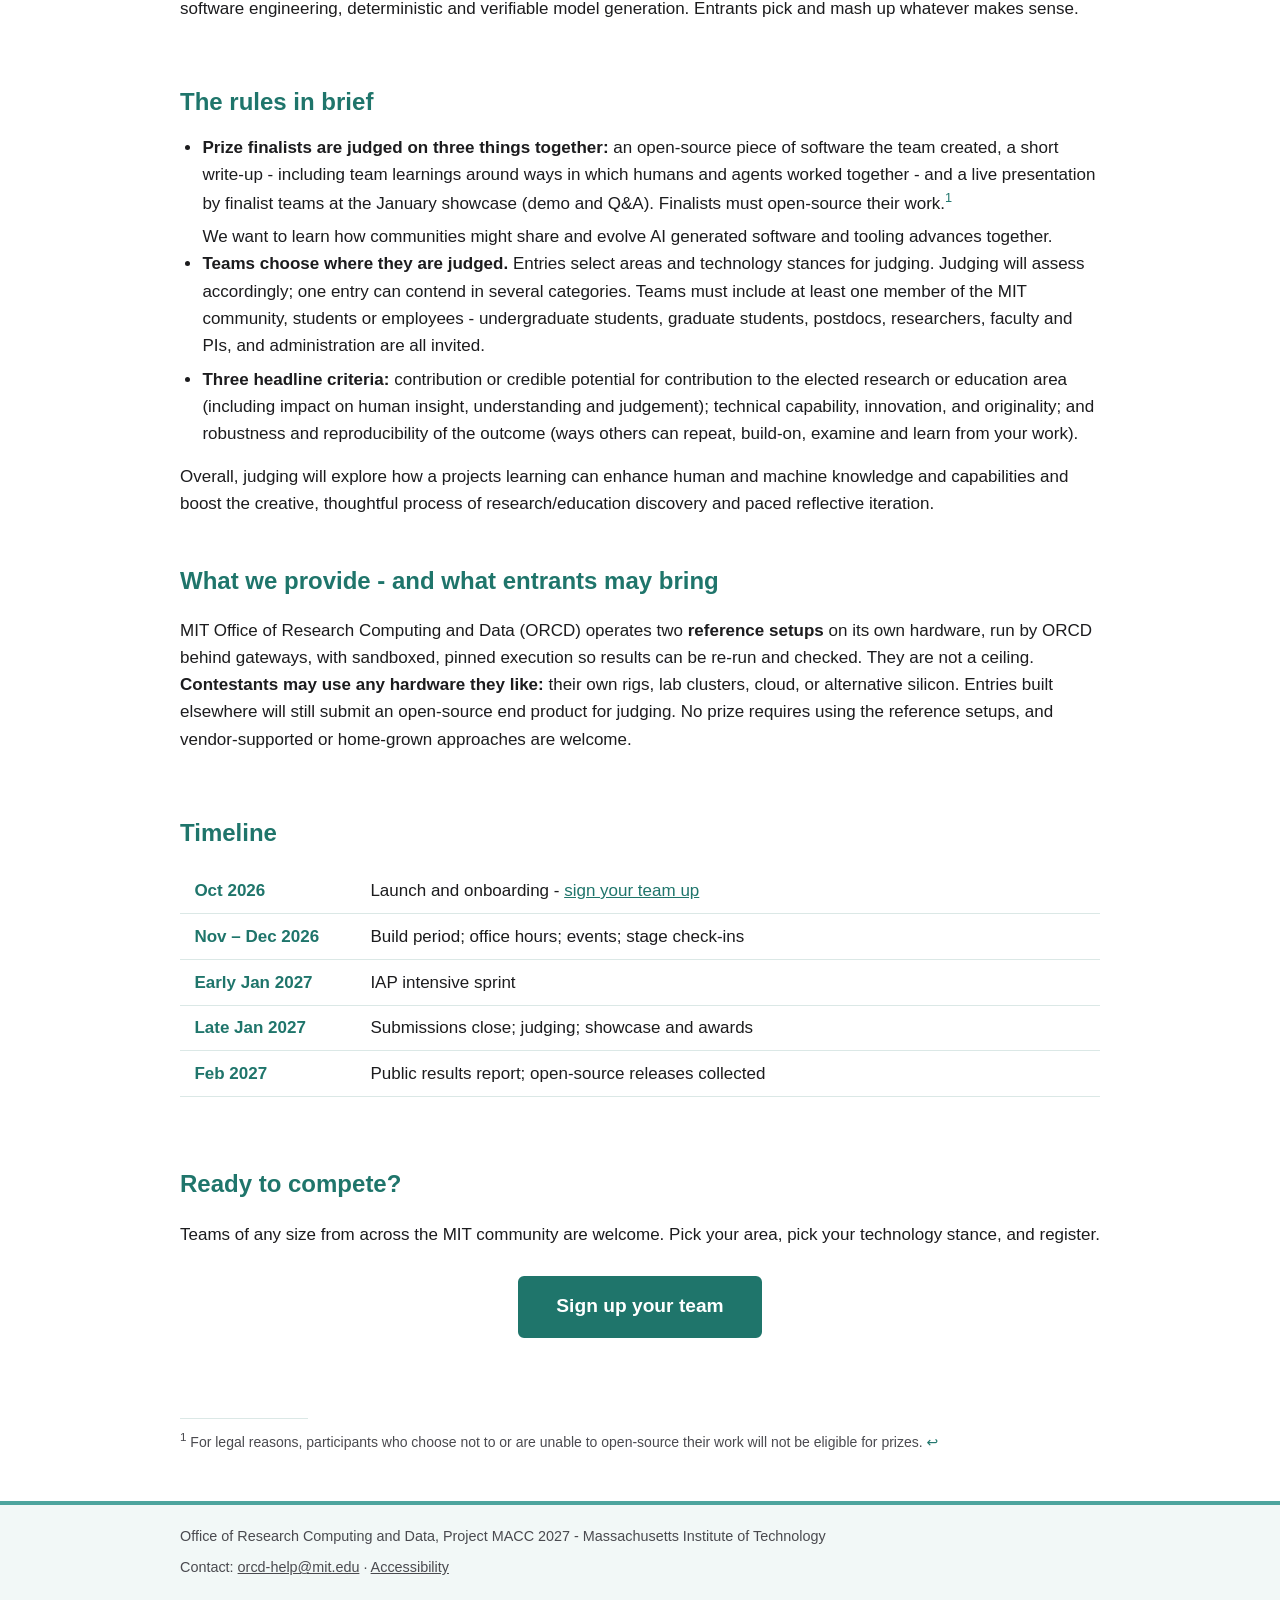
==== commit ad5ec639: "Humans, humans" ====
--- a/docs/index.html
+++ b/docs/index.html
@@ -85,7 +85,7 @@
   <h3>Technology stance</h3>
   <p>Open-weight models, open-source harnesses, commercial models and agents,
   bring-your-own scaffolds, robust research software engineering,
-  deterministic and verifiable modeling. Entrants pick and mash up whatever makes
+  deterministic and verifiable model generation. Entrants pick and mash up whatever makes
   sense.</p>
 </section>
 
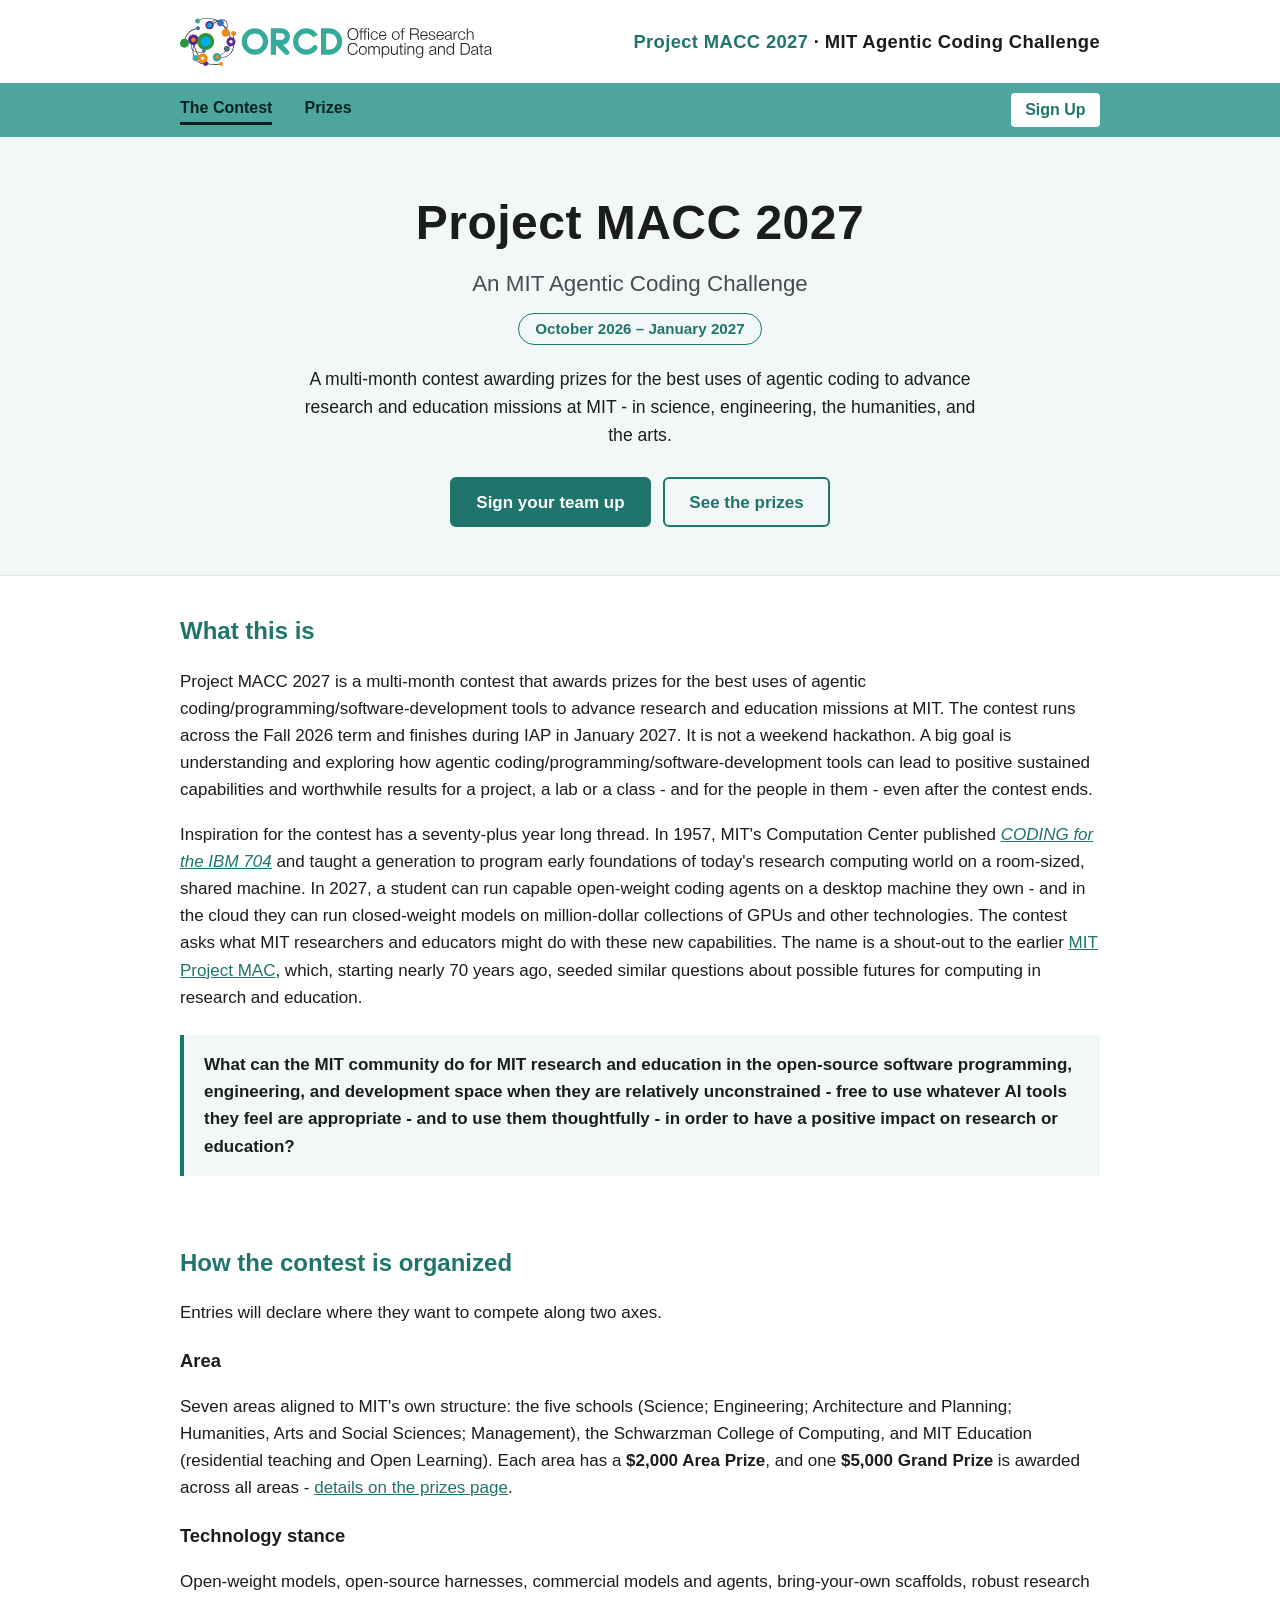
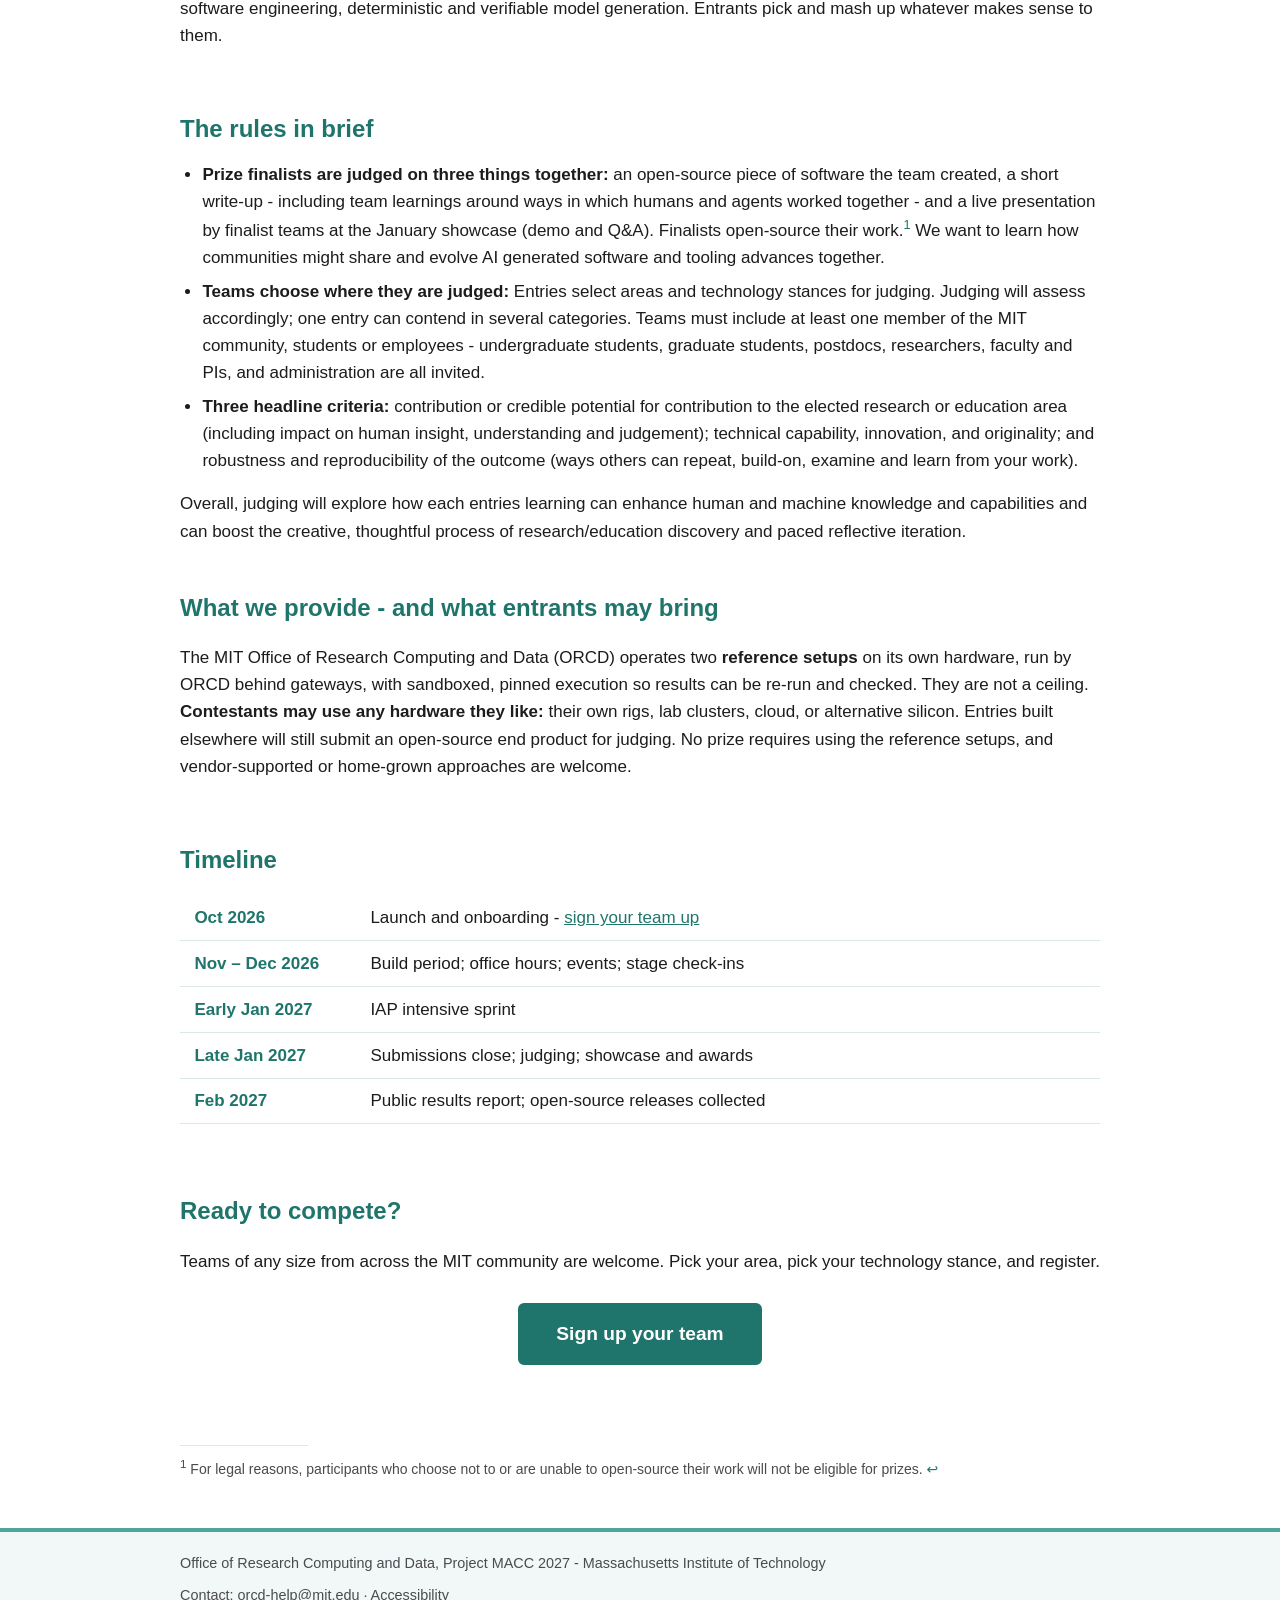
==== commit bc60f6a5: "cleanup" ====
--- a/docs/index.html
+++ b/docs/index.html
@@ -43,23 +43,23 @@
 <section id="what">
   <h2>What this is</h2>
   <p>Project MACC 2027 is a multi-month contest that awards prizes for the best uses
-  of agentic coding/programming/software-development to advance research and education missions at
-  MIT. It runs across the Fall 2026 term and finishes during IAP in January
-  2027. It is not a weekend hackathon: a goal is to understand and explore how
-  agentic coding/programming/software-development tools can produce outcomes
-  that might lead to positive sustained capabilities or worthwhile results for
+  of agentic coding/programming/software-development tools to advance research and education missions at
+  MIT. The contest runs across the Fall 2026 term and finishes during IAP in January
+  2027. It is not a weekend hackathon. A big goal is understanding and exploring how
+  agentic coding/programming/software-development tools 
+  can lead to positive sustained capabilities and worthwhile results for
   a project, a lab or a class - and for the people in them - even after the contest ends.</p>
 
   <p>Inspiration for the contest has a seventy-plus year long thread. In 1957,
-  MIT's Computation Center published <em>CODING for the IBM&nbsp;704</em> and
-  taught a generation to program early foundations of today's world on a
+  MIT's Computation Center published <em><a href=https://babel.hathitrust.org/cgi/pt?id=mdp.39015050693848>CODING for the IBM&nbsp;704</a></em> and
+  taught a generation to program early foundations of today's research computing world on a
   room-sized, shared machine. In 2027, a student can run capable open-weight
   coding agents on a desktop machine they own - and in the cloud they can run
   closed-weight models on million-dollar collections of GPUs and other
   technologies. The contest asks what MIT researchers and educators might do
   with these new capabilities. The name is
-  a shout-out to the earlier MIT Project MAC, which, starting nearly 70 years
-  ago, seeded similar questions about possible futures for computing in
+  a shout-out to the earlier <a href=https://multicians.org/project-mac.html>MIT Project MAC</a>, 
+  which, starting nearly 70 years ago, seeded similar questions about possible futures for computing in
   research and education.</p>
 
   <div class="question">What can the MIT community do for MIT research and
@@ -71,9 +71,9 @@
 
 <section id="organization">
   <h2>How the contest is organized</h2>
-  <p>Entries declare where they want to compete along two axes.</p>
+  <p>Entries will declare where they want to compete along two axes.</p>
 
-  <h3>Areas</h3>
+  <h3>Area</h3>
   <p>Seven areas aligned to MIT's own structure: the five schools (Science;
   Engineering; Architecture and Planning; Humanities, Arts and Social
   Sciences; Management), the Schwarzman College of Computing, and MIT
@@ -86,7 +86,7 @@
   <p>Open-weight models, open-source harnesses, commercial models and agents,
   bring-your-own scaffolds, robust research software engineering,
   deterministic and verifiable model generation. Entrants pick and mash up whatever makes
-  sense.</p>
+  sense to them.</p>
 </section>
 
 <section id="rules">
@@ -96,10 +96,11 @@
     an open-source piece of software the team created, a short write-up - including team learnings around
     ways in which humans and agents worked together - and a
     live presentation by finalist teams at the January showcase (demo and
-    Q&amp;A). Finalists must open-source their
-    work.<a class="fn-ref" id="fnref1" href="#fn1"><sup>1</sup></a></li> We want to learn
+    Q&amp;A). Finalists open-source their
+    work.<a class="fn-ref" id="fnref1" href="#fn1"><sup>1</sup></a> We want to learn
     how communities might share and evolve AI generated software and tooling advances together.
-    <li><strong>Teams choose where they are judged.</strong> Entries select areas
+    </li>
+    <li><strong>Teams choose where they are judged:</strong> Entries select areas
     and technology stances for judging. Judging will assess accordingly;
     one entry can contend in several categories. Teams must include at least
     one member of the MIT community, students or employees - undergraduate
@@ -111,13 +112,13 @@
     technical capability, innovation, and originality; and robustness and
     reproducibility of the outcome (ways others can repeat, build-on, examine and learn from your work).</li>
   </ul>
-  Overall, judging will explore how a projects learning can enhance human and machine knowledge and capabilities
-  and boost the creative, thoughtful process of research/education discovery and paced reflective iteration.
+  Overall, judging will explore how each entries learning can enhance human and machine knowledge and capabilities
+  and can boost the creative, thoughtful process of research/education discovery and paced reflective iteration.
 </section>
 
 <section id="resources">
   <h2>What we provide - and what entrants may bring</h2>
-  <p>MIT Office of Research Computing and Data (ORCD) operates two
+  <p>The MIT Office of Research Computing and Data (ORCD) operates two
   <strong>reference setups</strong> on its own hardware, run by ORCD behind
   gateways, with sandboxed, pinned execution so results can be re-run and
   checked. They are not a ceiling. <strong>Contestants may use any hardware
